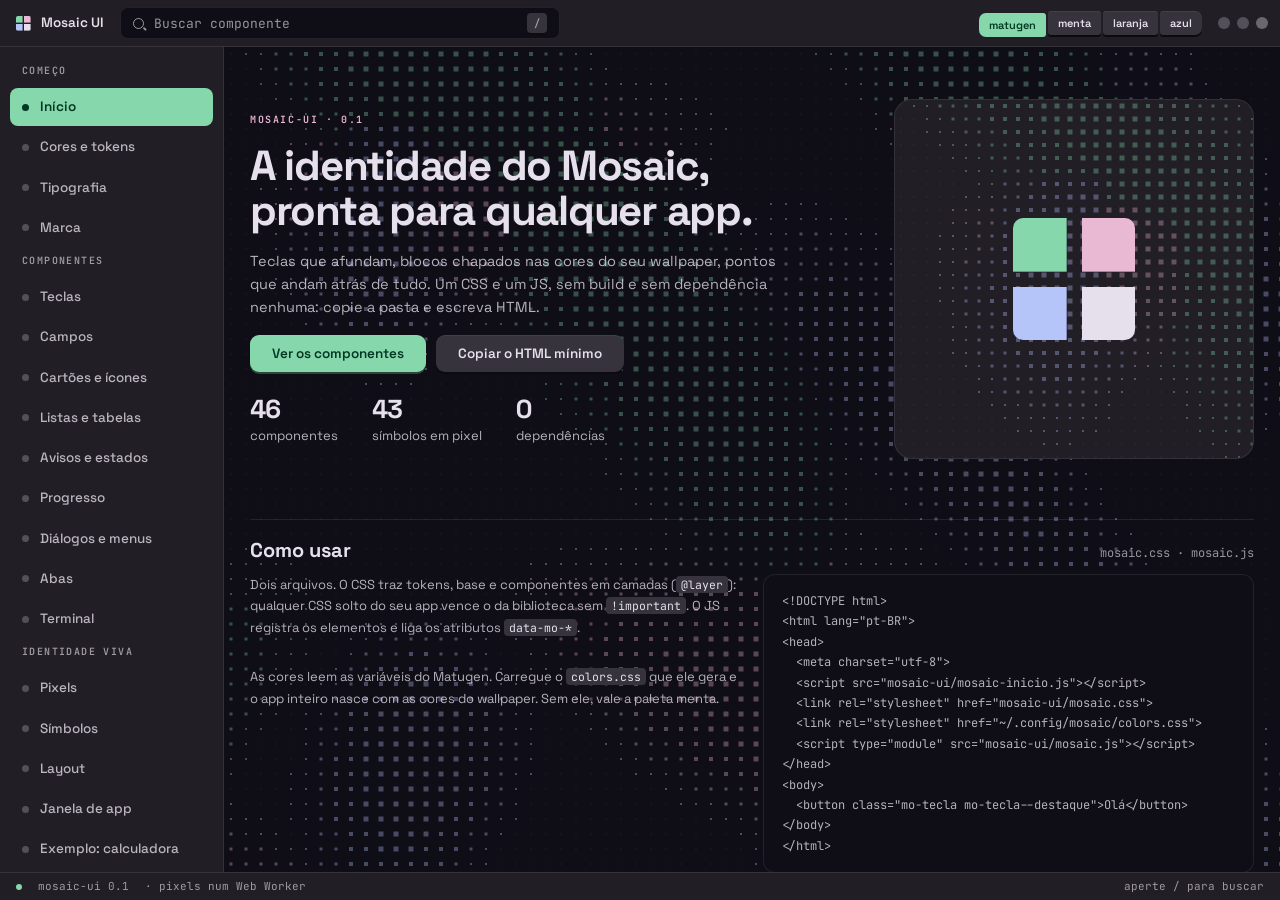
==== mosaic-ui/index.html @ 8ea08760 "feat(mosaic-ui): a identidade visual vira biblioteca de HTML, CSS e JS Uma pasta sem build e sem dep" ====
<!DOCTYPE html>
<html lang="pt-BR">
<head>
<meta charset="utf-8">
<meta name="viewport" content="width=device-width, initial-scale=1">
<meta name="color-scheme" content="dark">
<title>Mosaic UI</title>
<link rel="icon" href="data:image/svg+xml,%3Csvg xmlns='http://www.w3.org/2000/svg' viewBox='0 0 9 9'%3E%3Crect width='4' height='4' fill='%2386d7ac'/%3E%3Crect x='5' width='4' height='4' fill='%23e9b9d3'/%3E%3Crect y='5' width='4' height='4' fill='%23b5c5f9'/%3E%3Crect x='5' y='5' width='4' height='4' fill='%23e6e0ec'/%3E%3C/svg%3E">
<link rel="preload" href="fontes/space-grotesk.woff2" as="font" type="font/woff2" crossorigin>
<link rel="preload" href="fontes/jetbrains-mono.woff2" as="font" type="font/woff2" crossorigin>
<script src="mosaic-inicio.js"></script>
<link rel="stylesheet" href="mosaic.css">
<link rel="stylesheet" href="vitrine/vitrine.css">
<script type="module" src="vitrine/vitrine.js"></script>
</head>
<body>

<div class="mo-app">
  <header class="mo-cabecalho">
    <button class="mo-alternar-lateral" data-mo-gaveta aria-label="Abrir o índice" aria-expanded="false"><i></i><i></i><i></i></button>
    <a class="mo-logotipo" href="#inicio"><i class="mo-marca"></i><span>Mosaic UI</span></a>

    <label class="mo-busca">
      <i class="mo-lupa" aria-hidden="true"></i>
      <input type="search" placeholder="Buscar componente" aria-label="Buscar componente"
             data-mo-filtrar="#indice" data-mo-atalho="/" autocomplete="off" id="busca-indice">
      <kbd class="mo-atalho">/</kbd>
    </label>

    <span class="mo-empurrar"></span>
    <div class="mo-segmentos mo-so-largo" data-mo-segmentos id="paletas" role="group" aria-label="Paleta">
      <button class="mo-tecla mo-tecla--p" data-valor="matugen" aria-pressed="true" data-mo-dica="As cores do seu colors.css (?tema=url)" data-mo-dica-lado="baixo">matugen</button>
      <button class="mo-tecla mo-tecla--p" data-valor="menta" aria-pressed="false">menta</button>
      <button class="mo-tecla mo-tecla--p" data-valor="laranja" aria-pressed="false">laranja</button>
      <button class="mo-tecla mo-tecla--p" data-valor="azul" aria-pressed="false">azul</button>
    </div>
    <div class="mo-controles-janela" aria-hidden="true"><span></span><span></span><span></span></div>
  </header>

  <div class="mo-corpo">
    <mo-pixels class="mo-fundo"></mo-pixels>

    <nav class="mo-lateral" aria-label="Componentes">
      <div id="indice" class="vitrine-indice">
        <span class="mo-lateral-rotulo">Começo</span>
        <a class="mo-nav-item" href="#inicio" aria-current="true"><i class="mo-ponto"></i><span class="mo-nav-texto">Início</span></a>
        <a class="mo-nav-item" href="#cores"><i class="mo-ponto"></i><span class="mo-nav-texto">Cores e tokens</span></a>
        <a class="mo-nav-item" href="#tipografia"><i class="mo-ponto"></i><span class="mo-nav-texto">Tipografia</span></a>
        <a class="mo-nav-item" href="#marca"><i class="mo-ponto"></i><span class="mo-nav-texto">Marca</span></a>
        <span class="mo-lateral-rotulo">Componentes</span>
        <a class="mo-nav-item" href="#teclas"><i class="mo-ponto"></i><span class="mo-nav-texto">Teclas</span></a>
        <a class="mo-nav-item" href="#campos"><i class="mo-ponto"></i><span class="mo-nav-texto">Campos</span></a>
        <a class="mo-nav-item" href="#cartoes"><i class="mo-ponto"></i><span class="mo-nav-texto">Cartões e ícones</span></a>
        <a class="mo-nav-item" href="#listas"><i class="mo-ponto"></i><span class="mo-nav-texto">Listas e tabelas</span></a>
        <a class="mo-nav-item" href="#estados"><i class="mo-ponto"></i><span class="mo-nav-texto">Avisos e estados</span></a>
        <a class="mo-nav-item" href="#progresso"><i class="mo-ponto"></i><span class="mo-nav-texto">Progresso</span></a>
        <a class="mo-nav-item" href="#sobreposicoes"><i class="mo-ponto"></i><span class="mo-nav-texto">Diálogos e menus</span></a>
        <a class="mo-nav-item" href="#abas"><i class="mo-ponto"></i><span class="mo-nav-texto">Abas</span></a>
        <a class="mo-nav-item" href="#terminal"><i class="mo-ponto"></i><span class="mo-nav-texto">Terminal</span></a>
        <span class="mo-lateral-rotulo">Identidade viva</span>
        <a class="mo-nav-item" href="#pixels"><i class="mo-ponto"></i><span class="mo-nav-texto">Pixels</span></a>
        <a class="mo-nav-item" href="#simbolos"><i class="mo-ponto"></i><span class="mo-nav-texto">Símbolos</span></a>
        <a class="mo-nav-item" href="#layout"><i class="mo-ponto"></i><span class="mo-nav-texto">Layout</span></a>
        <a class="mo-nav-item" href="#janela"><i class="mo-ponto"></i><span class="mo-nav-texto">Janela de app</span></a>
        <a class="mo-nav-item" href="#exemplo"><i class="mo-ponto"></i><span class="mo-nav-texto">Exemplo: calculadora</span></a>
        <a class="mo-nav-item" href="#js"><i class="mo-ponto"></i><span class="mo-nav-texto">API JavaScript</span></a>
        <p class="vitrine-sem-resultado" data-mo-sem-resultado hidden>Nada com esse nome.</p>
      </div>
      <div class="mo-lateral-pe">sem build · sem dependências</div>
    </nav>

    <main class="mo-conteudo" id="conteudo">

      <!-- ================================================================ -->
      <section class="vitrine-heroi" id="inicio">
        <div class="vitrine-heroi-texto mo-cascata">
          <span class="mo-sobretitulo">mosaic-ui · 0.1</span>
          <h1>A identidade do Mosaic,<br>pronta para qualquer app.</h1>
          <p class="vitrine-lead">Teclas que afundam, blocos chapados nas cores do seu wallpaper, pontos que andam atrás de tudo. Um CSS e um JS, sem build e sem dependência nenhuma: copie a pasta e escreva HTML.</p>
          <div class="mo-linha" style="--mo-gap: 10px">
            <a class="mo-tecla mo-tecla--destaque mo-tecla--g" href="#teclas">Ver os componentes</a>
            <button class="mo-tecla mo-tecla--g" data-mo-copiar="#uso-minimo" data-mo-copiado="HTML mínimo copiado">Copiar o HTML mínimo</button>
          </div>
          <div class="vitrine-numeros">
            <div class="mo-numero mo-numero--p"><strong>46</strong><span>componentes</span></div>
            <div class="mo-numero mo-numero--p"><strong data-contar="simbolos">40</strong><span>símbolos em pixel</span></div>
            <div class="mo-numero mo-numero--p"><strong>0</strong><span>dependências</span></div>
          </div>
        </div>
        <div class="vitrine-heroi-arte" aria-hidden="true">
          <mo-pixels lente="110" passo="13" class="vitrine-heroi-campo"></mo-pixels>
          <i class="mo-marca mo-marca--viva vitrine-heroi-marca"></i>
        </div>
      </section>

      <section class="mo-secao vitrine-secao">
        <div class="mo-secao-titulo"><h2>Como usar</h2><span class="mo-meta">mosaic.css · mosaic.js</span></div>
        <div class="vitrine-colunas">
          <div class="mo-pilha">
            <p class="mo-resumo vitrine-texto">Dois arquivos. O CSS traz tokens, base e componentes em camadas (<code>@layer</code>): qualquer CSS solto do seu app vence o da biblioteca sem <code>!important</code>. O JS registra os elementos e liga os atributos <code>data-mo-*</code>.</p>
            <p class="mo-resumo vitrine-texto">As cores leem as variáveis do Matugen. Carregue o <code>colors.css</code> que ele gera e o app inteiro nasce com as cores do wallpaper. Sem ele, vale a paleta menta.</p>
          </div>
          <pre class="vitrine-codigo" id="uso-minimo"><code>&lt;!DOCTYPE html&gt;
&lt;html lang="pt-BR"&gt;
&lt;head&gt;
  &lt;meta charset="utf-8"&gt;
  &lt;script src="mosaic-ui/mosaic-inicio.js"&gt;&lt;/script&gt;
  &lt;link rel="stylesheet" href="mosaic-ui/mosaic.css"&gt;
  &lt;link rel="stylesheet" href="~/.config/mosaic/colors.css"&gt;
  &lt;script type="module" src="mosaic-ui/mosaic.js"&gt;&lt;/script&gt;
&lt;/head&gt;
&lt;body&gt;
  &lt;button class="mo-tecla mo-tecla--destaque"&gt;Olá&lt;/button&gt;
&lt;/body&gt;
&lt;/html&gt;</code></pre>
        </div>
      </section>

      <!-- ================================================================ -->
      <section class="mo-secao vitrine-secao" id="cores">
        <div class="mo-secao-titulo"><h2>Cores e tokens</h2><span class="mo-meta">css/tokens.css</span></div>
        <p class="mo-resumo vitrine-texto">Todas as cores vêm do tema: nenhuma cor nova é inventada, as derivadas são misturas das de cima. Troque a paleta no cabeçalho e veja tudo acompanhar, inclusive os pixels. Clique numa cor para copiar o token.</p>

        <h3 class="vitrine-subtitulo">Acentos</h3>
        <div class="vitrine-cores" data-cores="destaque destaque-fundo sobre-destaque secundaria secundaria-fundo terciaria terciaria-fundo perigo perigo-fundo"></div>
        <h3 class="vitrine-subtitulo">Superfícies, da mais funda para a mais alta</h3>
        <div class="vitrine-cores" data-cores="fundo janela lateral-2 cabecalho cartao dialogo elevada"></div>
        <h3 class="vitrine-subtitulo">Texto e linhas</h3>
        <div class="vitrine-cores" data-cores="texto texto-2 texto-3 decorativa linha"></div>

        <h3 class="vitrine-subtitulo">Os quatro tons</h3>
        <p class="mo-resumo vitrine-texto">Cada nome cai sempre no mesmo tom (<code>tom("firefox")</code>), em qualquer app: o ícone, o cartão, o selo e a etapa de uma coisa têm a mesma cor em todo lugar.</p>
        <template class="vitrine-modelo" data-titulo="Tons">
<div class="mo-linha" style="--mo-gap: 14px">
  <span class="mo-icone-app mo-tom-0">0</span>
  <span class="mo-icone-app mo-tom-1">1</span>
  <span class="mo-icone-app mo-tom-2">2</span>
  <span class="mo-icone-app mo-tom-3">3</span>
  <span class="mo-selo mo-selo--tom mo-tom-0">tom-0</span>
  <span class="mo-selo mo-selo--tom mo-tom-1">tom-1</span>
  <span class="mo-selo mo-selo--tom mo-tom-2">tom-2</span>
  <span class="mo-selo mo-selo--tom mo-tom-3">tom-3</span>
</div>
        </template>

        <h3 class="vitrine-subtitulo">Personalizar</h3>
        <template class="vitrine-modelo" data-titulo="Um token vale para tudo dentro do elemento">
<div class="mo-linha" style="--mo-gap: 14px">
  <button class="mo-tecla mo-tecla--destaque">Padrão</button>
  <div style="--mo-destaque: #ffb77c; --mo-destaque-fundo: #ffb77c; --mo-sobre-destaque: #4a2800; --mo-raio-p: 2px">
    <button class="mo-tecla mo-tecla--destaque">Só aqui dentro</button>
  </div>
  <button class="mo-tecla" style="--mo-tecla-face: var(--mo-terciaria-fundo); --mo-tecla-texto: var(--mo-terciaria-texto); --mo-tecla-prof: 4px">Tecla alta</button>
</div>
        </template>
      </section>

      <!-- ================================================================ -->
      <section class="mo-secao vitrine-secao" id="tipografia">
        <div class="mo-secao-titulo"><h2>Tipografia</h2><span class="mo-meta">Space Grotesk · JetBrains Mono</span></div>
        <template class="vitrine-modelo" data-titulo="Escala">
<div class="mo-pilha" style="--mo-gap: 10px">
  <span class="mo-sobretitulo">sobretítulo</span>
  <h1>Título da tela, 26 px</h1>
  <h2>Título de seção, 18 px</h2>
  <h3>Título de cartão, 15 px</h3>
  <p>Texto corrido em Space Grotesk, 13,5 px: o tamanho de tudo que se lê.</p>
  <p class="mo-resumo">Resumo, 12 px, no segundo nível de texto.</p>
  <p class="mo-meta">meta · 1.4.2-1 · 32,4 MiB · JetBrains Mono</p>
</div>
        </template>
      </section>

      <!-- ================================================================ -->
      <section class="mo-secao vitrine-secao" id="marca">
        <div class="mo-secao-titulo"><h2>Marca</h2><span class="mo-meta">css/marca.css</span></div>
        <p class="mo-resumo vitrine-texto">Quatro blocos, um em cada cor. É o logo de todo app Mosaic, o indicador de "trabalhando" (um quarto de volta por vez) e o enfeite dos estados vazios.</p>
        <template class="vitrine-modelo" data-titulo="Tamanhos e estados">
<div class="mo-linha" style="--mo-gap: 28px">
  <i class="mo-marca mo-marca--viva"></i>
  <i class="mo-marca mo-marca--g mo-marca--viva"></i>
  <i class="mo-marca mo-marca--xg mo-marca--viva"></i>
  <i class="mo-marca mo-marca--xg mo-marca--girando"></i>
  <i class="mo-marca mo-marca--xg mo-marca--apagada"></i>
  <i class="mo-marca mo-marca--xg mo-marca--fraca"></i>
</div>
        </template>
        <template class="vitrine-modelo" data-titulo="Cada app com a sua combinação">
<div class="mo-linha" style="--mo-gap: 22px">
  <a class="mo-logotipo" href="#marca"><i class="mo-marca"></i><span>Mosaic</span></a>
  <a class="mo-logotipo" href="#marca"><i class="mo-marca" style="--mo-marca-4: var(--mo-destaque); --mo-marca-1: var(--mo-texto)"></i><span>Calculadora</span></a>
  <a class="mo-logotipo" href="#marca"><i class="mo-marca" style="--mo-marca-1: var(--mo-terciaria); --mo-marca-3: var(--mo-destaque)"></i><span>Galeria</span></a>
  <a class="mo-logotipo" href="#marca"><i class="mo-marca" style="--mo-marca-2: var(--mo-terciaria); --mo-marca-3: var(--mo-secundaria); --mo-marca-vao: 20%"></i><span>Notícias</span></a>
</div>
        </template>
      </section>

      <!-- ================================================================ -->
      <section class="mo-secao vitrine-secao" id="teclas">
        <div class="mo-secao-titulo"><h2>Teclas</h2><span class="mo-meta">css/tecla.css</span></div>
        <p class="mo-resumo vitrine-texto">O botão do Mosaic é uma tecla: face chapada e uma borda de baixo mais escura. No clique ela desce e a borda some.</p>
        <template class="vitrine-modelo" data-titulo="Cores">
<div class="mo-linha">
  <button class="mo-tecla mo-tecla--destaque">Instalar</button>
  <button class="mo-tecla">Detalhes</button>
  <button class="mo-tecla mo-tecla--secundaria">Secundária</button>
  <button class="mo-tecla mo-tecla--terciaria">Terciária</button>
  <button class="mo-tecla mo-tecla--tom mo-tom-3">No tom</button>
  <button class="mo-tecla mo-tecla--perigo">Remover</button>
  <button class="mo-tecla mo-tecla--sutil">Sutil</button>
  <button class="mo-tecla" disabled>Desligada</button>
</div>
        </template>
        <template class="vitrine-modelo" data-titulo="Tamanhos, símbolos e estados">
<div class="mo-linha">
  <button class="mo-tecla mo-tecla--p">Pequena</button>
  <button class="mo-tecla">Normal</button>
  <button class="mo-tecla mo-tecla--g mo-tecla--destaque"><mo-simbolo nome="baixar"></mo-simbolo>Grande</button>
  <button class="mo-tecla mo-tecla--icone" aria-label="Buscar" data-mo-dica="Buscar"><mo-simbolo nome="busca"></mo-simbolo></button>
  <button class="mo-tecla mo-tecla--icone mo-tecla--g" aria-label="Configurações" data-mo-dica="Configurações"><mo-simbolo nome="config"></mo-simbolo></button>
  <button class="mo-tecla" aria-pressed="false" data-alternar>Alterna</button>
  <button class="mo-tecla mo-tecla--destaque" data-ocupar>Verificar</button>
  <button class="mo-tecla mo-tecla--sutil">Atualizações <span class="mo-contagem">7</span></button>
</div>
        </template>
        <template class="vitrine-modelo" data-titulo="Segmentos: uma escolha entre várias">
<div class="mo-segmentos" data-mo-segmentos>
  <button class="mo-tecla" aria-pressed="true">Todos</button>
  <button class="mo-tecla" aria-pressed="false">Oficiais</button>
  <button class="mo-tecla" aria-pressed="false">AUR</button>
  <button class="mo-tecla" aria-pressed="false">Flatpak</button>
</div>
        </template>
        <template class="vitrine-modelo" data-titulo="Atalhos: aperte G ou Ctrl+K no teclado">
<div class="mo-linha">
  <button class="mo-tecla mo-tecla--mono" data-mo-atalho="g" data-avisar="Tecla G">G</button>
  <button class="mo-tecla" data-mo-atalho="ctrl+k" data-avisar="Ctrl+K">Comandos <kbd>Ctrl K</kbd></button>
  <span class="mo-resumo">Enfeite: <kbd class="mo-atalho">Ctrl</kbd> + <kbd class="mo-atalho">Shift</kbd> + <kbd class="mo-atalho">P</kbd></span>
</div>
        </template>
      </section>

      <!-- ================================================================ -->
      <section class="mo-secao vitrine-secao" id="campos">
        <div class="mo-secao-titulo"><h2>Campos</h2><span class="mo-meta">css/campos.css</span></div>
        <template class="vitrine-modelo" data-titulo="Texto, escolha e busca">
<div class="mo-grade" style="--mo-coluna: 230px">
  <label class="mo-rotulo">
    <span>Nome do app</span>
    <input class="mo-campo" placeholder="calculadora">
    <small>Só letras minúsculas e hífen.</small>
  </label>
  <label class="mo-rotulo">
    <span>Mirror</span>
    <select class="mo-campo">
      <option>br · mirror.ufscar.br</option>
      <option>de · ftp.fau.de</option>
    </select>
  </label>
  <label class="mo-rotulo">
    <span>Versão</span>
    <input class="mo-campo mo-campo--mono" value="1.4.2-1" aria-invalid="true">
    <small>Essa versão não existe no repositório.</small>
  </label>
  <label class="mo-busca" style="align-self: end">
    <i class="mo-lupa"></i>
    <input type="search" placeholder="Buscar pacotes">
    <kbd class="mo-atalho">/</kbd>
  </label>
</div>
        </template>
        <template class="vitrine-modelo" data-titulo="Liga e desliga">
<div class="mo-linha" style="--mo-gap: 22px">
  <label class="mo-interruptor"><input type="checkbox" checked aria-label="Animações"><i></i></label>
  <label class="mo-interruptor"><input type="checkbox" aria-label="Notificações"><i></i></label>
  <label class="mo-caixa"><input type="checkbox" checked><i></i>Instalar dependências</label>
  <label class="mo-caixa"><input type="checkbox"><i></i>Só baixar</label>
  <div class="mo-opcoes" role="radiogroup" aria-label="Núcleos">
    <label><input type="radio" name="nucleos-demo" value="1"><span>1</span></label>
    <label><input type="radio" name="nucleos-demo" value="2"><span>2</span></label>
    <label><input type="radio" name="nucleos-demo" value="4" checked><span>4</span></label>
    <label><input type="radio" name="nucleos-demo" value="8"><span>8</span></label>
  </div>
</div>
        </template>
        <template class="vitrine-modelo" data-titulo="Deslizante e linha de configuração">
<div class="mo-pilha" style="max-width: 560px">
  <input type="range" class="mo-deslizante" min="0" max="100" value="62" aria-label="Volume">
  <div>
    <label class="mo-linha-opcao">
      <span><strong>Animações</strong><small>Entradas, a onda de pixels e o fundo que anda.</small></span>
      <span class="mo-interruptor"><input type="checkbox" checked><i></i></span>
    </label>
    <label class="mo-linha-opcao">
      <span><strong>Compilar com prioridade baixa</strong><small>O sistema continua leve enquanto um pacote da AUR compila.</small></span>
      <span class="mo-interruptor"><input type="checkbox"><i></i></span>
    </label>
  </div>
</div>
        </template>
      </section>

      <!-- ================================================================ -->
      <section class="mo-secao vitrine-secao" id="cartoes">
        <div class="mo-secao-titulo"><h2>Cartões e ícones</h2><span class="mo-meta">css/conteudo.css</span></div>
        <template class="vitrine-modelo" data-titulo="Ícone de app: a letra e o tom saem do nome">
<div class="mo-linha" style="--mo-gap: 14px">
  <mo-icone-app nome="firefox"></mo-icone-app>
  <mo-icone-app nome="gimp"></mo-icone-app>
  <mo-icone-app nome="neovim"></mo-icone-app>
  <mo-icone-app nome="obs-studio"></mo-icone-app>
  <mo-icone-app nome="krita" tamanho="56" tecla></mo-icone-app>
  <mo-icone-app nome="blender" tamanho="78" tecla></mo-icone-app>
</div>
        </template>
        <template class="vitrine-modelo" data-titulo="Cartões">
<div class="mo-grade mo-cascata">
  <a class="mo-cartao" href="#cartoes">
    <div class="mo-cartao-topo">
      <mo-icone-app nome="firefox"></mo-icone-app>
      <div><h3>firefox</h3><span class="mo-meta">131.0-1</span></div>
    </div>
    <p class="mo-resumo">Navegador rápido, privado e livre.</p>
    <div class="mo-cartao-rodape">
      <span class="mo-selo mo-selo--destaque">extra</span>
      <span class="mo-tecla mo-tecla--destaque mo-tecla--p">Instalar</span>
    </div>
  </a>
  <a class="mo-cartao" href="#cartoes">
    <div class="mo-cartao-topo">
      <mo-icone-app nome="visual-studio-code-bin"></mo-icone-app>
      <div><h3>visual-studio-code-bin</h3><span class="mo-meta">1.94.2-1</span></div>
    </div>
    <p class="mo-resumo">Editor de código da Microsoft, binário oficial.</p>
    <div class="mo-cartao-rodape">
      <span class="mo-selo mo-selo--perigo">aur</span>
      <span class="mo-tecla mo-tecla--p">Instalado</span>
    </div>
  </a>
  <a class="mo-cartao" href="#cartoes">
    <div class="mo-cartao-topo">
      <mo-icone-app nome="obs-studio"></mo-icone-app>
      <div><h3>obs-studio</h3><span class="mo-meta">30.2.3-2</span></div>
    </div>
    <p class="mo-resumo">Gravação e transmissão de vídeo.</p>
    <div class="mo-cartao-rodape">
      <span class="mo-selo mo-selo--destaque">extra</span>
      <span class="mo-tecla mo-tecla--destaque mo-tecla--p">Instalar</span>
    </div>
  </a>
</div>
        </template>
        <template class="vitrine-modelo" data-titulo="Destaque, com a retícula de pontos">
<article class="mo-cartao mo-cartao--destaque mo-cartao--linha">
  <i class="mo-reticula"></i>
  <mo-icone-app nome="krita" tamanho="78" tecla></mo-icone-app>
  <div class="mo-pilha" style="--mo-gap: 8px">
    <span class="mo-sobretitulo">destaque da semana</span>
    <h2>krita</h2>
    <p class="mo-resumo">Pintura digital feita por artistas, para artistas.</p>
    <div class="mo-linha"><button class="mo-tecla mo-tecla--destaque">Instalar</button><span class="mo-meta">5.2.6-1 · 180 MiB</span></div>
  </div>
</article>
        </template>
        <template class="vitrine-modelo" data-titulo="Chips e selos">
<div class="mo-pilha">
  <div class="mo-chips">
    <div class="mo-chips" data-mo-segmentos>
      <button class="mo-chip" aria-pressed="true">Todos <span class="mo-contagem">842</span></button>
      <button class="mo-chip" aria-pressed="false">core <span class="mo-contagem">220</span></button>
      <button class="mo-chip" aria-pressed="false">extra <span class="mo-contagem">571</span></button>
      <button class="mo-chip" aria-pressed="false">aur <span class="mo-contagem">51</span></button>
    </div>
    <button class="mo-chip mo-chip--remover">python</button>
  </div>
  <div class="mo-linha">
    <span class="mo-selo">padrão</span>
    <span class="mo-selo mo-selo--destaque">extra</span>
    <span class="mo-selo mo-selo--secundaria">multilib</span>
    <span class="mo-selo mo-selo--terciaria">core</span>
    <span class="mo-selo mo-selo--perigo">aur</span>
    <span class="mo-selo mo-selo--destaque mo-selo--ponto">ao vivo</span>
    <span class="mo-selo mo-selo--destaque mo-selo--cheio">7</span>
    <span class="mo-selo mo-selo--tom mo-tom-1 mo-selo--cheio">novo</span>
    <span class="mo-pulso"></span>
  </div>
</div>
        </template>
      </section>

      <!-- ================================================================ -->
      <section class="mo-secao vitrine-secao" id="listas">
        <div class="mo-secao-titulo"><h2>Listas e tabelas</h2><span class="mo-meta">css/conteudo.css</span></div>
        <template class="vitrine-modelo" data-titulo="Lista com filtro (data-mo-filtrar)">
<div class="mo-pilha">
  <label class="mo-busca" style="max-width: none">
    <i class="mo-lupa"></i>
    <input type="search" placeholder="Filtrar instalados" data-mo-filtrar="#lista-demo">
  </label>
  <ul class="mo-lista" id="lista-demo">
    <li class="mo-item">
      <mo-icone-app nome="neovim" tamanho="34"></mo-icone-app>
      <div class="mo-item-texto"><span>neovim</span><span>Editor de texto baseado no Vim</span></div>
      <span class="mo-item-lado">0.10.2-1<br>27 MiB</span>
      <button class="mo-tecla mo-tecla--perigo mo-tecla--p mo-item-acao">Remover</button>
    </li>
    <li class="mo-item">
      <mo-icone-app nome="git" tamanho="34"></mo-icone-app>
      <div class="mo-item-texto"><span>git</span><span>Controle de versão distribuído</span></div>
      <span class="mo-item-lado">2.47.0-1<br>41 MiB</span>
      <button class="mo-tecla mo-tecla--perigo mo-tecla--p mo-item-acao">Remover</button>
    </li>
    <li class="mo-item">
      <mo-icone-app nome="mpv" tamanho="34"></mo-icone-app>
      <div class="mo-item-texto"><span>mpv</span><span>Reprodutor de mídia de linha de comando</span></div>
      <span class="mo-item-lado">0.39.0-2<br>6 MiB</span>
      <button class="mo-tecla mo-tecla--perigo mo-tecla--p mo-item-acao">Remover</button>
    </li>
    <li data-mo-sem-resultado hidden class="mo-vazio" style="padding: 26px">
      <p>Nenhum pacote com esse nome.</p>
    </li>
  </ul>
</div>
        </template>
        <template class="vitrine-modelo" data-titulo="Tabela e dados">
<div class="vitrine-colunas">
  <table class="mo-tabela">
    <thead><tr><th>Pacote</th><th>Fonte</th><th class="mo-numerico">Tamanho</th></tr></thead>
    <tbody>
      <tr><td>linux</td><td><span class="mo-selo mo-selo--terciaria">core</span></td><td class="mo-numerico">138,2 MiB</td></tr>
      <tr><td>mesa</td><td><span class="mo-selo mo-selo--destaque">extra</span></td><td class="mo-numerico">92,4 MiB</td></tr>
      <tr><td>paru</td><td><span class="mo-selo mo-selo--perigo">aur</span></td><td class="mo-numerico">8,1 MiB</td></tr>
    </tbody>
  </table>
  <dl class="mo-dados">
    <dt>Versão</dt><dd>2.0.4-1</dd>
    <dt>Mantenedor</dt><dd>Morganamilo</dd>
    <dt>Licença</dt><dd>GPL-3.0-or-later</dd>
    <dt>Depende de</dt><dd>git pacman</dd>
  </dl>
</div>
        </template>
      </section>

      <!-- ================================================================ -->
      <section class="mo-secao vitrine-secao" id="estados">
        <div class="mo-secao-titulo"><h2>Avisos e estados</h2><span class="mo-meta">css/conteudo.css</span></div>
        <template class="vitrine-modelo" data-titulo="Aviso no meio da página">
<div class="mo-pilha">
  <div class="mo-aviso mo-tom-1">
    <i></i>
    <div><strong>Pacotes da AUR são da comunidade</strong><p>Leia o PKGBUILD antes de instalar: ninguém revisa o que está lá.</p></div>
    <button class="mo-tecla mo-tecla--p">Ver PKGBUILD</button>
  </div>
  <div class="mo-aviso mo-aviso--destaque">
    <i></i>
    <div><strong>7 atualizações</strong><p>linux, mesa e mais 5 pacotes têm versão nova.</p></div>
  </div>
  <div class="mo-aviso mo-aviso--perigo">
    <i></i>
    <div><strong>O pacman está travado</strong><p>Outro programa está usando o banco: /var/lib/pacman/db.lck</p></div>
  </div>
</div>
        </template>
        <template class="vitrine-modelo" data-titulo="Número, proporção e legenda">
<div class="vitrine-resumo">
  <div class="mo-numero"><strong>842</strong><span>pacotes instalados</span><em>3,1 GiB</em></div>
  <div class="mo-pilha" style="--mo-gap: 14px">
    <div class="mo-proporcao">
      <i class="mo-tom-2" style="--parte: 220"></i>
      <i class="mo-tom-0" style="--parte: 571"></i>
      <i class="mo-tom-1" style="--parte: 51"></i>
    </div>
    <ul class="mo-legenda">
      <li class="mo-tom-2">core <span>220</span></li>
      <li class="mo-tom-0">extra <span>571</span></li>
      <li class="mo-tom-1">aur <span>51</span></li>
    </ul>
  </div>
</div>
        </template>
        <template class="vitrine-modelo" data-titulo="Vazio">
<div class="mo-grade" style="--mo-coluna: 260px">
  <div class="mo-vazio">
    <i class="mo-marca mo-marca--xg"></i>
    <h2>Tudo em dia</h2>
    <p>Nenhum pacote com versão nova. A última verificação foi há 3 minutos.</p>
    <button class="mo-tecla">Verificar de novo</button>
  </div>
  <div class="mo-vazio">
    <i class="mo-vazio-glifo"></i>
    <h3>A fila está vazia</h3>
    <p>O que você mandar instalar aparece aqui.</p>
  </div>
</div>
        </template>
      </section>

      <!-- ================================================================ -->
      <section class="mo-secao vitrine-secao" id="progresso">
        <div class="mo-secao-titulo"><h2>Progresso</h2><span class="mo-meta">css/progresso.css</span></div>
        <template class="vitrine-modelo" data-titulo="Barras: mexa no deslizante">
<div class="mo-pilha" style="--mo-gap: 16px">
  <input type="range" class="mo-deslizante" min="0" max="100" value="40" data-controla="#barra-demo" aria-label="Progresso">
  <div class="mo-barra" id="barra-demo" style="--valor: 40%"><i></i></div>
  <div class="mo-barra mo-barra--indeterminada"><i></i></div>
  <div class="mo-barra mo-barra--indeterminada mo-barra--fina mo-tom-1 mo-barra--tom"><i></i></div>
  <progress class="mo-barra" value="72" max="100"></progress>
  <div class="mo-linha" style="--mo-gap: 14px">
    <span class="mo-blocos" id="blocos-demo" style="--passos: 12; --feitos: 5"></span>
    <span class="mo-meta" id="blocos-texto">5 de 12</span>
  </div>
</div>
        </template>
        <template class="vitrine-modelo" data-titulo="Etapas">
<div class="mo-pilha">
  <ol class="mo-etapas" id="etapas-demo">
    <li class="mo-tom-2" data-estado="pronto">core <em>pronto</em></li>
    <li class="mo-tom-0" data-estado="rodando">extra <em>baixando</em></li>
    <li class="mo-tom-1">aur <em>na fila</em></li>
  </ol>
  <div><button class="mo-tecla mo-tecla--p" data-simular-etapas>Simular</button></div>
</div>
        </template>
      </section>

      <!-- ================================================================ -->
      <section class="mo-secao vitrine-secao" id="sobreposicoes">
        <div class="mo-secao-titulo"><h2>Diálogos e menus</h2><span class="mo-meta">css/sobreposicoes.css</span></div>
        <template class="vitrine-modelo" data-titulo="Diálogo, confirmação e painel">
<div class="mo-linha">
  <button class="mo-tecla" data-mo-abrir="#dialogo-demo">Abrir diálogo</button>
  <button class="mo-tecla mo-tecla--perigo" data-mo-abrir="#alerta-demo">Remover…</button>
  <button class="mo-tecla" data-mo-abrir="#painel-demo">Abrir painel</button>
</div>

<dialog class="mo-dialogo" id="dialogo-demo">
  <header>
    <h2>Detalhes do pacote</h2>
    <button class="mo-tecla mo-tecla--sutil mo-tecla--icone" data-mo-fechar aria-label="Fechar"><mo-simbolo nome="fechar"></mo-simbolo></button>
  </header>
  <div class="mo-dialogo-corpo">
    <dl class="mo-dados">
      <dt>Nome</dt><dd>firefox</dd>
      <dt>Versão</dt><dd>131.0-1</dd>
      <dt>Repositório</dt><dd>extra</dd>
    </dl>
  </div>
  <footer>
    <button class="mo-tecla" data-mo-fechar>Fechar</button>
    <button class="mo-tecla mo-tecla--destaque" data-mo-fechar>Instalar</button>
  </footer>
</dialog>

<dialog class="mo-dialogo mo-dialogo--estreito mo-dialogo--alerta" id="alerta-demo">
  <div class="mo-dialogo-corpo">
    <h2>Remover neovim?</h2>
    <p>As configurações em ~/.config/nvim continuam no lugar.</p>
  </div>
  <footer>
    <button class="mo-tecla" data-mo-fechar autofocus>Cancelar</button>
    <button class="mo-tecla mo-tecla--perigo" data-mo-fechar>Remover</button>
  </footer>
</dialog>

<dialog class="mo-painel" id="painel-demo">
  <header>
    <h2>Fila</h2>
    <button class="mo-tecla mo-tecla--sutil mo-tecla--icone" data-mo-fechar aria-label="Fechar"><mo-simbolo nome="fechar"></mo-simbolo></button>
  </header>
  <div class="mo-dialogo-corpo mo-pilha">
    <div class="mo-barra mo-barra--indeterminada"><i></i></div>
    <p>Compilando visual-studio-code-bin…</p>
  </div>
</dialog>
        </template>
        <template class="vitrine-modelo" data-titulo="Menu suspenso">
<button class="mo-tecla" data-mo-menu="#menu-demo" aria-haspopup="menu" aria-expanded="false">Ações <mo-simbolo nome="seta-baixo" tamanho="9"></mo-simbolo></button>
<div class="mo-menu" id="menu-demo" popover role="menu">
  <span class="mo-menu-rotulo">Pacote</span>
  <button class="mo-menu-item" role="menuitem"><mo-simbolo nome="atualizar"></mo-simbolo>Reinstalar</button>
  <button class="mo-menu-item" role="menuitem"><mo-simbolo nome="copiar"></mo-simbolo>Copiar nome <kbd>Ctrl C</kbd></button>
  <button class="mo-menu-item" role="menuitem"><mo-simbolo nome="pasta"></mo-simbolo>Abrir arquivos</button>
  <div class="mo-menu-separador"></div>
  <button class="mo-menu-item mo-menu-item--perigo" role="menuitem"><mo-simbolo nome="lixo"></mo-simbolo>Remover</button>
</div>
        </template>
        <template class="vitrine-modelo" data-titulo="Avisos flutuantes e dicas">
<div class="mo-linha">
  <button class="mo-tecla" data-aviso="ok">Aviso</button>
  <button class="mo-tecla" data-aviso="erro">Erro</button>
  <button class="mo-tecla" data-aviso="trabalhando">Trabalhando…</button>
  <button class="mo-tecla" data-aviso="desfazer">Com ação</button>
  <button class="mo-tecla mo-tecla--sutil" data-mo-dica="Uma dica, só com CSS">Passe o mouse</button>
</div>
        </template>
      </section>

      <!-- ================================================================ -->
      <section class="mo-secao vitrine-secao" id="abas">
        <div class="mo-secao-titulo"><h2>Abas</h2><span class="mo-meta">role="tablist"</span></div>
        <template class="vitrine-modelo" data-titulo="Clique ou use as setas">
<div class="mo-pilha">
  <div class="mo-abas" role="tablist" aria-label="Pacote">
    <button role="tab" id="aba-sobre" aria-controls="painel-sobre" aria-selected="true">Sobre</button>
    <button role="tab" id="aba-deps" aria-controls="painel-deps">Dependências</button>
    <button role="tab" id="aba-arquivos" aria-controls="painel-arquivos">Arquivos</button>
  </div>
  <div id="painel-sobre"><p class="mo-resumo">Um gerenciador de pacotes da AUR feito em Rust.</p></div>
  <div id="painel-deps"><p class="mo-resumo">git, pacman, libalpm</p></div>
  <div id="painel-arquivos"><p class="mo-meta">/usr/bin/paru · /etc/paru.conf</p></div>
  <div class="mo-abas mo-abas--linha" role="tablist" aria-label="Período">
    <button role="tab" aria-controls="p-dia" aria-selected="true">Hoje</button>
    <button role="tab" aria-controls="p-semana">Semana</button>
    <button role="tab" aria-controls="p-mes">Mês</button>
  </div>
  <p id="p-dia" class="mo-meta">3 atualizações hoje</p>
  <p id="p-semana" class="mo-meta">19 atualizações na semana</p>
  <p id="p-mes" class="mo-meta">71 atualizações no mês</p>
</div>
        </template>
      </section>

      <!-- ================================================================ -->
      <section class="mo-secao vitrine-secao" id="terminal">
        <div class="mo-secao-titulo"><h2>Terminal</h2><span class="mo-meta">css/terminal.css · terminal()</span></div>
        <template class="vitrine-modelo" data-titulo="Saída ao vivo">
<div class="mo-terminal" style="--mo-terminal-altura: 220px">
  <header>
    <span class="mo-terminal-rotulo">SAÍDA</span>
    <span class="mo-terminal-alvo">sudo pacman -Syu</span>
    <button class="mo-tecla" data-rodar-terminal>Rodar</button>
    <button class="mo-tecla" data-mo-copiar="#saida-demo">Copiar</button>
  </header>
  <pre class="mo-terminal-saida" id="saida-demo"><div class="fraco">pronto para rodar</div><i class="mo-caret"></i></pre>
</div>
        </template>
      </section>

      <!-- ================================================================ -->
      <section class="mo-secao vitrine-secao" id="pixels">
        <div class="mo-secao-titulo"><h2>Pixels</h2><span class="mo-meta">&lt;mo-pixels&gt; · revelar()</span></div>
        <p class="mo-resumo vitrine-texto">Três ondas lentas, uma por cor do tema, passam por uma grade de pontos; em cada ponto vence a mais forte, como na separação de cores de uma impressão. Tudo é desenhado num Web Worker: o campo nunca trava a página. Passe o mouse.</p>
        <template class="vitrine-modelo" data-titulo="Passo, lente, cores e velocidade">
<div class="mo-grade" style="--mo-coluna: 200px">
  <mo-pixels style="height: 170px; border-radius: 12px"></mo-pixels>
  <mo-pixels passo="9" lente="80" style="height: 170px; border-radius: 12px"></mo-pixels>
  <mo-pixels passo="24" velocidade="3" style="height: 170px; border-radius: 12px"></mo-pixels>
  <mo-pixels cores="perigo secundaria #ffb77c" opacidade="0.6" lente="0" style="height: 170px; border-radius: 12px"></mo-pixels>
</div>
        </template>
        <template class="vitrine-modelo" data-titulo="revelar(): troque um conteúdo por baixo da onda (clique em qualquer lugar do painel)">
<div class="vitrine-revelar" id="revelar-demo" tabindex="0">
  <div class="mo-vazio">
    <mo-icone-app nome="galeria" tamanho="78" tecla></mo-icone-app>
    <h3>galeria</h3>
    <p>Clique: a onda sai do ponto do clique.</p>
  </div>
</div>
        </template>
      </section>

      <!-- ================================================================ -->
      <section class="mo-secao vitrine-secao" id="simbolos">
        <div class="mo-secao-titulo"><h2>Símbolos</h2><span class="mo-meta">&lt;mo-simbolo nome&gt;</span></div>
        <p class="mo-resumo vitrine-texto">Desenhados à mão numa grade de 9 × 9 pixels, como os pontos do fundo. Em múltiplos de 9 px cada pixel fica inteiro. Clique num para copiar.</p>
        <div class="vitrine-simbolos" id="lista-simbolos"></div>
      </section>

      <!-- ================================================================ -->
      <section class="mo-secao vitrine-secao" id="layout">
        <div class="mo-secao-titulo"><h2>Layout</h2><span class="mo-meta">css/layout.css</span></div>
        <template class="vitrine-modelo" data-titulo="Pilha, linha e grade (o vão vem de --mo-gap)">
<div class="mo-pilha" style="--mo-gap: 14px">
  <div class="mo-linha mo-linha--espalhada vitrine-caixas">
    <i>linha</i><i>espalhada</i><i>←→</i>
  </div>
  <div class="mo-grade vitrine-caixas" style="--mo-coluna: 120px; --mo-gap: 8px">
    <i>grade</i><i>que</i><i>se</i><i>ajusta</i><i>sozinha</i><i>à</i><i>largura</i>
  </div>
  <div class="mo-linha vitrine-caixas">
    <i>linha</i><i>com</i><span class="mo-empurrar"></span><i>empurrar</i>
  </div>
</div>
        </template>
      </section>

      <!-- ================================================================ -->
      <section class="mo-secao vitrine-secao" id="janela">
        <div class="mo-secao-titulo"><h2>Janela de app</h2><span class="mo-meta">css/app.css</span></div>
        <p class="mo-resumo vitrine-texto">O esqueleto da loja, para todo app ter a mesma "casa": cabeçalho, lateral com a pílula, área de conteúdo com o fundo de pixels e a barra de estado. Esta página é feita com ele. Em tela estreita a lateral vira gaveta.</p>
        <pre class="vitrine-codigo"><code>&lt;div class="mo-app"&gt;
  &lt;header class="mo-cabecalho"&gt;
    &lt;button class="mo-alternar-lateral" data-mo-gaveta&gt;&lt;i&gt;&lt;/i&gt;&lt;i&gt;&lt;/i&gt;&lt;i&gt;&lt;/i&gt;&lt;/button&gt;
    &lt;a class="mo-logotipo" href="/"&gt;&lt;i class="mo-marca"&gt;&lt;/i&gt;Galeria&lt;/a&gt;
  &lt;/header&gt;
  &lt;div class="mo-corpo"&gt;
    &lt;mo-pixels class="mo-fundo"&gt;&lt;/mo-pixels&gt;
    &lt;nav class="mo-lateral"&gt;
      &lt;a class="mo-nav-item" href="/" aria-current="page"&gt;
        &lt;i class="mo-ponto"&gt;&lt;/i&gt;&lt;span class="mo-nav-texto"&gt;Fotos&lt;/span&gt;&lt;span class="mo-contagem"&gt;1.204&lt;/span&gt;
      &lt;/a&gt;
    &lt;/nav&gt;
    &lt;main class="mo-conteudo"&gt;…&lt;/main&gt;
  &lt;/div&gt;
  &lt;footer class="mo-rodape"&gt;…&lt;/footer&gt;
&lt;/div&gt;</code></pre>
      </section>

      <!-- ================================================================ -->
      <section class="mo-secao vitrine-secao" id="exemplo">
        <div class="mo-secao-titulo"><h2>Exemplo: calculadora</h2><span class="mo-meta">vitrine/vitrine.js</span></div>
        <p class="mo-resumo vitrine-texto">Um app Mosaic de verdade em 40 linhas de HTML: <code>mo-teclado</code> para a grade de teclas e <code>data-mo-atalho</code> para o teclado físico apertar as teclas da tela. Digite números, + − * /, Enter e Esc.</p>
        <template class="vitrine-modelo" data-titulo="Calculadora" data-sem-codigo>
<div class="vitrine-calc" id="calc" data-mo-atalhos="visivel">
  <div class="vitrine-calc-topo">
    <span class="mo-logotipo"><i class="mo-marca" style="--mo-marca-4: var(--mo-destaque); --mo-marca-1: var(--mo-texto)"></i>Calculadora</span>
    <span class="mo-meta" data-calc-conta>&nbsp;</span>
  </div>
  <output class="vitrine-calc-visor" data-calc-visor>0</output>
  <div class="mo-teclado" style="--mo-gap: 8px">
    <button class="mo-tecla mo-tecla--g mo-tecla--mono mo-tecla--perigo" data-calc="limpar" data-mo-atalho="escape c delete">C</button>
    <button class="mo-tecla mo-tecla--g mo-tecla--mono" data-calc="apagar" data-mo-atalho="backspace" aria-label="Apagar"><mo-simbolo nome="seta-esquerda"></mo-simbolo></button>
    <button class="mo-tecla mo-tecla--g mo-tecla--mono" data-calc="%" data-mo-atalho="%">%</button>
    <button class="mo-tecla mo-tecla--g mo-tecla--mono mo-tecla--terciaria" data-calc="/" data-mo-atalho="/" aria-label="Dividir"><mo-simbolo nome="dividir"></mo-simbolo></button>
    <button class="mo-tecla mo-tecla--g mo-tecla--mono" data-calc="7" data-mo-atalho="7">7</button>
    <button class="mo-tecla mo-tecla--g mo-tecla--mono" data-calc="8" data-mo-atalho="8">8</button>
    <button class="mo-tecla mo-tecla--g mo-tecla--mono" data-calc="9" data-mo-atalho="9">9</button>
    <button class="mo-tecla mo-tecla--g mo-tecla--mono mo-tecla--terciaria" data-calc="*" data-mo-atalho="* x" aria-label="Multiplicar"><mo-simbolo nome="vezes"></mo-simbolo></button>
    <button class="mo-tecla mo-tecla--g mo-tecla--mono" data-calc="4" data-mo-atalho="4">4</button>
    <button class="mo-tecla mo-tecla--g mo-tecla--mono" data-calc="5" data-mo-atalho="5">5</button>
    <button class="mo-tecla mo-tecla--g mo-tecla--mono" data-calc="6" data-mo-atalho="6">6</button>
    <button class="mo-tecla mo-tecla--g mo-tecla--mono mo-tecla--terciaria" data-calc="-" data-mo-atalho="-" aria-label="Menos"><mo-simbolo nome="menos"></mo-simbolo></button>
    <button class="mo-tecla mo-tecla--g mo-tecla--mono" data-calc="1" data-mo-atalho="1">1</button>
    <button class="mo-tecla mo-tecla--g mo-tecla--mono" data-calc="2" data-mo-atalho="2">2</button>
    <button class="mo-tecla mo-tecla--g mo-tecla--mono" data-calc="3" data-mo-atalho="3">3</button>
    <button class="mo-tecla mo-tecla--g mo-tecla--mono mo-tecla--terciaria" data-calc="+" data-mo-atalho="+" aria-label="Mais"><mo-simbolo nome="mais"></mo-simbolo></button>
    <button class="mo-tecla mo-tecla--g mo-tecla--mono mo-tecla--dupla" data-calc="0" data-mo-atalho="0">0</button>
    <button class="mo-tecla mo-tecla--g mo-tecla--mono" data-calc="," data-mo-atalho=", .">,</button>
    <button class="mo-tecla mo-tecla--g mo-tecla--mono mo-tecla--destaque" data-calc="=" data-mo-atalho="enter =" aria-label="Igual"><mo-simbolo nome="igual"></mo-simbolo></button>
  </div>
</div>
        </template>
      </section>

      <!-- ================================================================ -->
      <section class="mo-secao vitrine-secao" id="js">
        <div class="mo-secao-titulo"><h2>API JavaScript</h2><span class="mo-meta">mosaic.js</span></div>
        <pre class="vitrine-codigo"><code>import { avisar, tema, revelar, terminal, abrir, tom } from "./mosaic-ui/mosaic.js";

avisar("Pacote instalado");                          // aviso no canto
const a = avisar("Sincronizando…", { tipo: "trabalhando", duracao: 0 });
a.atualizar("Pronto", { tipo: "ok" });

tema.aplicar(tema.PALETAS.laranja);                  // troca as cores ao vivo
tema.aplicar({ destaque: "#ff8800" });               // só uma cor
await tema.carregar("/colors.css");                  // o arquivo do Matugen
tema.aplicar(null);                                  // volta para o CSS

await revelar(painel, { x, y, trocar: () =&gt; render() }); // onda de pixels
terminal("#saida").escrever(":: Sincronizando", "seta");
abrir("#dialogo");                                   // ou data-mo-abrir
tom("firefox");                                      // 0 a 3, sempre o mesmo</code></pre>
        <p class="mo-resumo vitrine-texto">Detalhes de cada peça no <code>README.md</code> e no comentário do topo de cada arquivo.</p>
      </section>

    </main>
  </div>

  <footer class="mo-rodape">
    <span class="mo-pulso"></span>
    <span>mosaic-ui 0.1</span>
    <span data-estado-pixels></span>
    <span class="mo-empurrar"></span>
    <span class="mo-so-largo">aperte / para buscar</span>
  </footer>
</div>

</body>
</html>
---- mosaic-ui/mosaic.css ----
/* ==========================================================================
   Mosaic UI
   A identidade visual do Mosaic em HTML, CSS e JS, para qualquer app.

   Uso:
     <script src="mosaic-ui/mosaic-inicio.js"></script>      (opcional)
     <link rel="stylesheet" href="mosaic-ui/mosaic.css">
     <script type="module" src="mosaic-ui/mosaic.js"></script>

   A vitrine (index.html) mostra cada peça funcionando; o README.md resume.

   Toda a biblioteca mora em camadas (@layer). CSS do seu app que não
   estiver numa camada vence qualquer regra daqui, sem !important e sem
   brigar por especificidade: é só escrever.

   A ordem das camadas, da mais fraca para a mais forte:
     mosaic.tokens       variáveis (cores do Matugen, raios, espaços, tempos)
     mosaic.base         reset, tipografia, foco, rolagem
     mosaic.layout       pilha, linha, grade, centro
     mosaic.componentes  teclas, campos, cartões, barras, diálogos...
     mosaic.movimento    entradas e transições (somem com movimento reduzido)
     mosaic.utilitarios  ajustes pontuais (mo-mono, mo-sr...)
   ========================================================================== */

@layer mosaic.tokens, mosaic.base, mosaic.layout, mosaic.componentes, mosaic.movimento, mosaic.utilitarios;

@import url("css/fontes.css");
@import url("css/tokens.css") layer(mosaic.tokens);
@import url("css/base.css") layer(mosaic.base);
@import url("css/layout.css") layer(mosaic.layout);
@import url("css/app.css") layer(mosaic.componentes);
@import url("css/tecla.css") layer(mosaic.componentes);
@import url("css/marca.css") layer(mosaic.componentes);
@import url("css/campos.css") layer(mosaic.componentes);
@import url("css/conteudo.css") layer(mosaic.componentes);
@import url("css/progresso.css") layer(mosaic.componentes);
@import url("css/sobreposicoes.css") layer(mosaic.componentes);
@import url("css/terminal.css") layer(mosaic.componentes);
@import url("css/simbolos.css") layer(mosaic.componentes);
@import url("css/pixels.css") layer(mosaic.componentes);
@import url("css/movimento.css") layer(mosaic.movimento);
@import url("css/utilitarios.css") layer(mosaic.utilitarios);
---- mosaic-ui/vitrine/vitrine.css ----
/* Só a vitrine (index.html). Fora de camada: vence a biblioteca, que é
   exatamente o que um app faria. */

.vitrine-texto {
  max-width: 680px;
  font-size: 13px;
  line-height: 1.65;
  margin-bottom: 16px;
}
.vitrine-texto code,
.vitrine-lead code {
  padding: 1px 5px;
  border-radius: 4px;
  background: var(--mo-elevada);
  color: var(--mo-texto);
  font-size: 11.5px;
}
.vitrine-subtitulo {
  margin: 22px 0 10px;
  font-family: var(--mo-fonte-mono);
  font-size: 10.5px;
  font-weight: 600;
  letter-spacing: 0.14em;
  text-transform: uppercase;
  color: var(--mo-texto-3);
}
.vitrine-secao {
  scroll-margin-top: 8px;
  max-width: 1080px;
}
.vitrine-secao + .vitrine-secao {
  padding-top: 18px;
}
.vitrine-secao > .mo-secao-titulo {
  padding-top: 18px;
  border-top: 1px solid var(--mo-linha);
}
.vitrine-secao > .mo-secao-titulo h2 {
  font-size: 20px;
  font-weight: 700;
}

/* ---------- Herói ---------- */
.vitrine-heroi {
  display: grid;
  grid-template-columns: minmax(0, 1.25fr) minmax(220px, 1fr);
  gap: 36px;
  align-items: center;
  max-width: 1080px;
  padding: 52px 26px 34px;
}
.vitrine-heroi-texto {
  display: flex;
  flex-direction: column;
  gap: 16px;
}
.vitrine-heroi h1 {
  font-size: clamp(28px, 4vw, 42px);
  line-height: 1.08;
  letter-spacing: -0.03em;
}
.vitrine-lead {
  max-width: 540px;
  font-size: 14.5px;
  line-height: 1.6;
  color: var(--mo-texto-2);
}
.vitrine-numeros {
  display: flex;
  gap: 34px;
  margin-top: 8px;
  flex-wrap: wrap;
}
.vitrine-heroi-arte {
  position: relative;
  aspect-ratio: 1;
  max-width: 360px;
  width: 100%;
  justify-self: end;
}
.vitrine-heroi-campo {
  position: absolute;
  inset: 0;
  border-radius: var(--mo-raio-xg);
  border: 1px solid var(--mo-borda);
  --mo-pixels-fundo: var(--mo-cartao);
}
.vitrine-heroi-marca {
  --mo-marca-tamanho: 34%;
  position: absolute;
  inset: 0;
  margin: auto;
  width: 34%;
  height: 34%;
  border-radius: 10px;
  pointer-events: auto;
  animation: mo-assentar 0.7s var(--mo-ease-saida) 0.15s backwards;
}
.vitrine-heroi-arte:hover .vitrine-heroi-marca {
  transform: rotate(90deg);
}

/* ---------- Exemplos ---------- */
.vitrine-exemplo {
  margin: 0 0 16px;
  border: 1px solid var(--mo-borda);
  border-radius: var(--mo-raio-g);
  background: var(--mo-janela);
  overflow: hidden;
}
.vitrine-exemplo-titulo {
  display: flex;
  align-items: center;
  gap: 10px;
  padding: 9px 14px;
  border-bottom: 1px solid var(--mo-linha);
  background: var(--mo-lateral-2);
  font-family: var(--mo-fonte-mono);
  font-size: 11px;
  color: var(--mo-texto-3);
}
.vitrine-palco {
  padding: 22px;
}
.vitrine-exemplo > details {
  border-top: 1px solid var(--mo-linha);
}
.vitrine-exemplo > details > summary {
  display: flex;
  align-items: center;
  gap: 8px;
  padding: 8px 14px;
  font-family: var(--mo-fonte-mono);
  font-size: 11px;
  color: var(--mo-texto-3);
  cursor: pointer;
  list-style: none;
  user-select: none;
}
.vitrine-exemplo > details > summary::-webkit-details-marker {
  display: none;
}
.vitrine-exemplo > details > summary::before {
  content: "";
  width: 6px;
  height: 6px;
  border-right: 1.5px solid currentColor;
  border-bottom: 1.5px solid currentColor;
  transform: rotate(-45deg);
  transition: transform var(--mo-dur-curta) var(--mo-ease-saida);
}
.vitrine-exemplo > details[open] > summary::before {
  transform: rotate(45deg);
}
.vitrine-exemplo > details > summary:hover {
  color: var(--mo-texto);
}
.vitrine-exemplo > details > summary .mo-tecla {
  margin-left: auto;
}
.vitrine-exemplo > details > .vitrine-codigo {
  border: 0;
  border-radius: 0;
  border-top: 1px solid var(--mo-linha);
}

.vitrine-codigo {
  margin: 0;
  padding: 16px 18px;
  overflow: auto;
  max-height: 460px;
  border: 1px solid var(--mo-borda);
  border-radius: var(--mo-raio-g);
  background: var(--mo-fundo);
  font-family: var(--mo-fonte-mono);
  font-size: 12px;
  line-height: 1.7;
  color: var(--mo-texto-2);
  tab-size: 2;
}
.vitrine-codigo code {
  font-size: inherit;
}
.vitrine-codigo .t { color: var(--mo-terciaria); }
.vitrine-codigo .a { color: var(--mo-secundaria); }
.vitrine-codigo .v { color: var(--mo-destaque); }
.vitrine-codigo .c { color: var(--mo-texto-3); }

.vitrine-colunas {
  display: grid;
  grid-template-columns: repeat(auto-fit, minmax(min(300px, 100%), 1fr));
  gap: 22px;
  align-items: start;
}

/* ---------- Cores ---------- */
.vitrine-cores {
  display: grid;
  grid-template-columns: repeat(auto-fill, minmax(124px, 1fr));
  gap: 10px;
}
.vitrine-cor {
  display: flex;
  flex-direction: column;
  gap: 8px;
  padding: 0 0 10px;
  border: 1px solid var(--mo-borda);
  border-radius: var(--mo-raio-m);
  background: var(--mo-cartao);
  color: inherit;
  font: inherit;
  text-align: left;
  overflow: hidden;
  cursor: pointer;
  transition: transform var(--mo-dur-media) var(--mo-ease-saida), border-color var(--mo-dur-curta) ease;
}
.vitrine-cor:hover {
  border-color: var(--mo-decorativa);
  transform: translateY(-2px);
}
.vitrine-cor > i {
  height: 46px;
  background: var(--amostra);
  border-bottom: 1px solid var(--mo-linha);
}
.vitrine-cor > b {
  padding: 0 10px;
  font-family: var(--mo-fonte-mono);
  font-size: 11px;
  font-weight: 600;
}
.vitrine-cor > span {
  padding: 0 10px;
  margin-top: -6px;
  font-family: var(--mo-fonte-mono);
  font-size: 10.5px;
  color: var(--mo-texto-3);
}

/* ---------- Herói em telas estreitas ---------- */
@media (max-width: 860px) {
  .vitrine-heroi {
    grid-template-columns: minmax(0, 1fr);
    padding-top: 30px;
  }
  .vitrine-heroi-arte {
    justify-self: stretch;
    max-width: none;
    aspect-ratio: auto;
    height: 180px;
  }
  .vitrine-heroi-marca {
    width: 84px;
    height: 84px;
  }
}

/* ---------- Resumo (número + proporção) ---------- */
.vitrine-resumo {
  display: grid;
  grid-template-columns: auto minmax(0, 1fr);
  gap: 32px;
  align-items: center;
}
@media (max-width: 560px) {
  .vitrine-resumo {
    grid-template-columns: minmax(0, 1fr);
    gap: 18px;
  }
}

/* ---------- Revelar ---------- */
.vitrine-revelar {
  min-height: 240px;
  display: grid;
  place-items: center;
  border-radius: var(--mo-raio-g);
  border: 1px solid var(--mo-borda);
  background: var(--mo-cartao);
  cursor: pointer;
}

/* ---------- Símbolos ---------- */
.vitrine-simbolos {
  display: grid;
  grid-template-columns: repeat(auto-fill, minmax(104px, 1fr));
  gap: 8px;
}
.vitrine-simbolo {
  display: flex;
  flex-direction: column;
  align-items: center;
  gap: 10px;
  padding: 16px 6px 10px;
  border: 1px solid var(--mo-borda);
  border-radius: var(--mo-raio-m);
  background: var(--mo-cartao);
  color: var(--mo-texto);
  font: inherit;
  cursor: pointer;
  transition: background var(--mo-dur-curta) ease, color var(--mo-dur-curta) ease;
}
.vitrine-simbolo:hover {
  background: var(--mo-cartao-hover);
  color: var(--mo-destaque);
}
.vitrine-simbolo > span {
  font-family: var(--mo-fonte-mono);
  font-size: 10.5px;
  color: var(--mo-texto-3);
}

/* ---------- Layout ---------- */
.vitrine-caixas > i {
  display: grid;
  place-items: center;
  min-height: 38px;
  padding: 0 14px;
  border-radius: var(--mo-raio-p);
  background: var(--mo-terciaria-suave);
  color: var(--mo-terciaria);
  font-family: var(--mo-fonte-mono);
  font-size: 11.5px;
  font-style: normal;
}

/* ---------- Calculadora ---------- */
.vitrine-calc {
  width: min(340px, 100%);
  margin: 0 auto;
  padding: 16px;
  border: 1px solid var(--mo-borda);
  border-radius: var(--mo-raio-xg);
  background: var(--mo-cartao);
}
.vitrine-calc-topo {
  display: flex;
  align-items: center;
  justify-content: space-between;
  gap: 12px;
  margin-bottom: 14px;
}
.vitrine-calc-visor {
  display: block;
  margin-bottom: 14px;
  padding: 14px 14px 10px;
  border-radius: var(--mo-raio-m);
  background: var(--mo-fundo);
  box-shadow: inset 0 2px 0 color-mix(in oklab, black 30%, transparent);
  font-family: var(--mo-fonte-mono);
  font-size: 34px;
  font-weight: 600;
  text-align: right;
  font-variant-numeric: tabular-nums;
  white-space: nowrap;
  overflow: hidden;
  text-overflow: ellipsis;
}
.vitrine-calc .mo-teclado .mo-tecla {
  --mo-tecla-altura: 48px;
  font-size: 17px;
}

.vitrine-sem-resultado {
  padding: 8px 12px;
  font-size: 12px;
  color: var(--mo-texto-3);
}
.vitrine-indice {
  display: flex;
  flex-direction: column;
  gap: 2px;
}
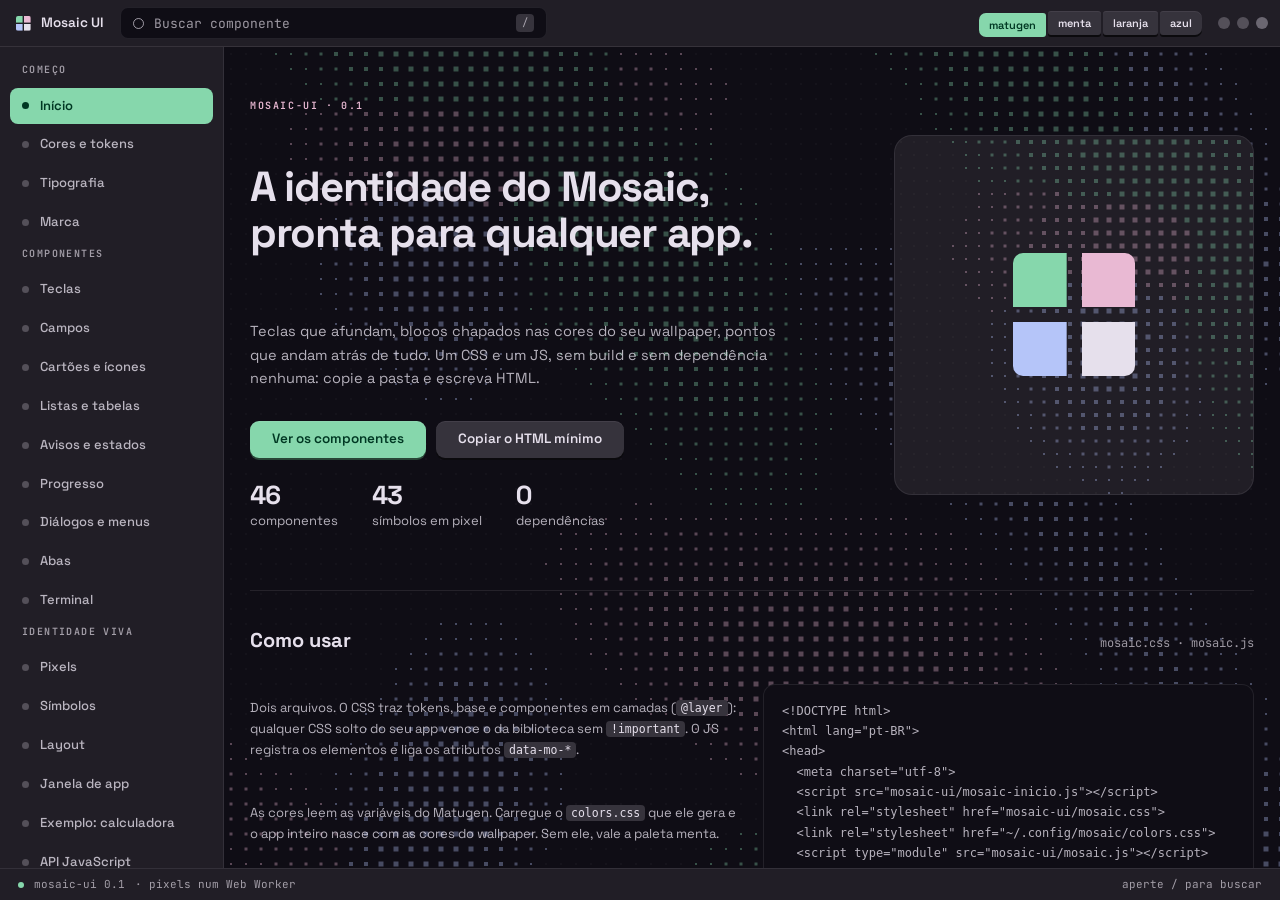
==== commit 75060ab1: "refactor(mosaic-ui): janela da loja vira a da Mosaic UI Cabeçalho, lateral (com o trilho de 900 px e" ====
--- a/mosaic-ui/index.html
+++ b/mosaic-ui/index.html
@@ -534,7 +534,7 @@
   <button class="mo-tecla" data-mo-abrir="#painel-demo">Abrir painel</button>
 </div>
 
-<dialog class="mo-dialogo" id="dialogo-demo">
+<dialog class="mo-dialogo" id="dialogo-demo" data-mo-fechar-fora>
   <header>
     <h2>Detalhes do pacote</h2>
     <button class="mo-tecla mo-tecla--sutil mo-tecla--icone" data-mo-fechar aria-label="Fechar"><mo-simbolo nome="fechar"></mo-simbolo></button>
@@ -563,7 +563,7 @@
   </footer>
 </dialog>
 
-<dialog class="mo-painel" id="painel-demo">
+<dialog class="mo-painel" id="painel-demo" data-mo-fechar-fora>
   <header>
     <h2>Fila</h2>
     <button class="mo-tecla mo-tecla--sutil mo-tecla--icone" data-mo-fechar aria-label="Fechar"><mo-simbolo nome="fechar"></mo-simbolo></button>
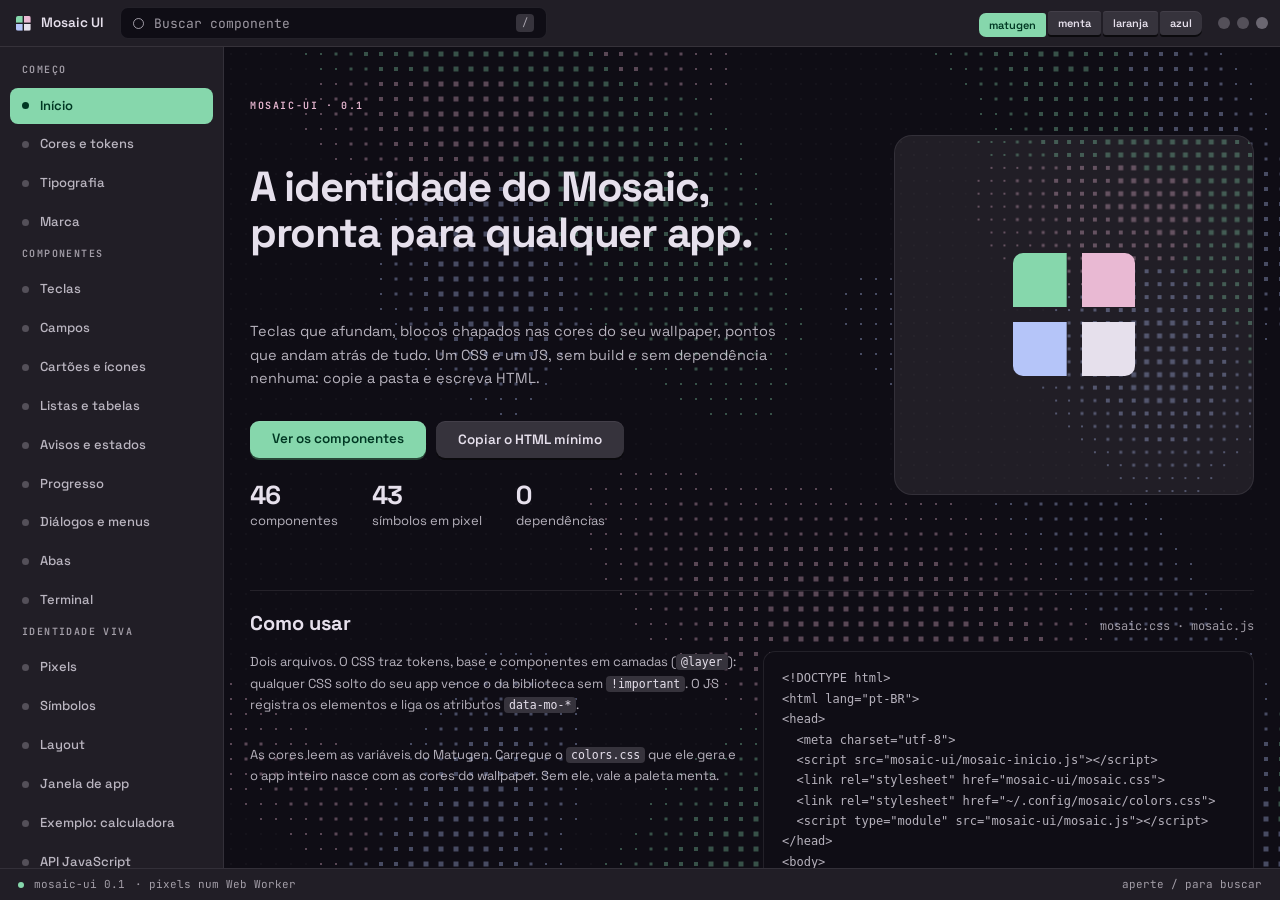
==== commit 76f18f5a: "refactor(mosaic-ui): seções, barra de filtros e estados vazios .mo-secao, .mo-secao-titulo, .mo-barr" ====
--- a/mosaic-ui/index.html
+++ b/mosaic-ui/index.html
@@ -481,8 +481,8 @@
         </template>
         <template class="vitrine-modelo" data-titulo="Vazio">
 <div class="mo-grade" style="--mo-coluna: 260px">
-  <div class="mo-vazio">
-    <i class="mo-marca mo-marca--xg"></i>
+  <div class="mo-vazio mo-vazio--marca">
+    <i class="mo-marca"></i>
     <h2>Tudo em dia</h2>
     <p>Nenhum pacote com versão nova. A última verificação foi há 3 minutos.</p>
     <button class="mo-tecla">Verificar de novo</button>
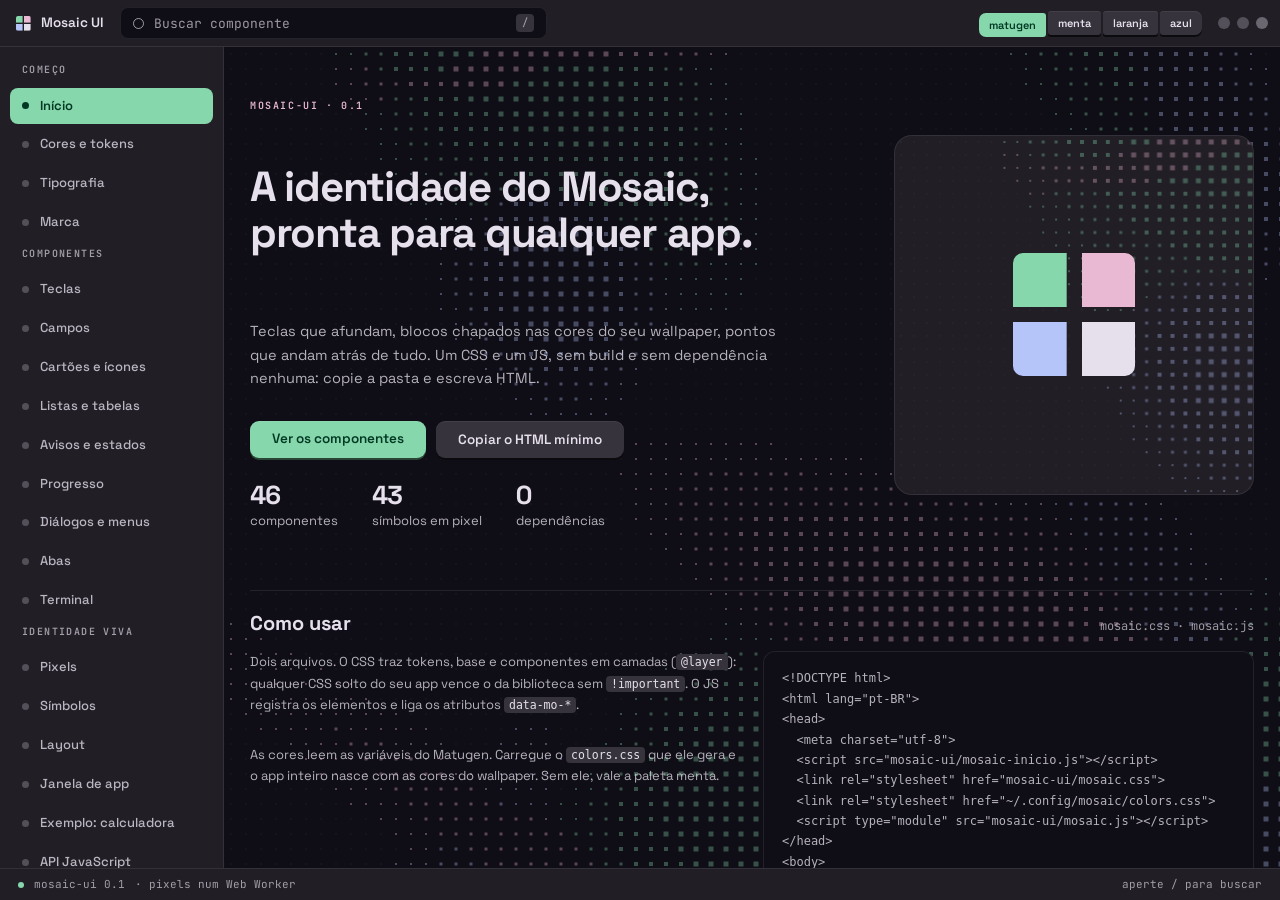
==== commit ea6d5699: "refactor(mosaic-ui): interruptor, opções, linhas de configuração e buscas .mo-interruptor, .mo-opcoe" ====
--- a/mosaic-ui/index.html
+++ b/mosaic-ui/index.html
@@ -288,11 +288,11 @@
   <input type="range" class="mo-deslizante" min="0" max="100" value="62" aria-label="Volume">
   <div>
     <label class="mo-linha-opcao">
-      <span><strong>Animações</strong><small>Entradas, a onda de pixels e o fundo que anda.</small></span>
+      <div class="mo-linha-opcao-texto"><strong>Animações</strong><span>Entradas, a onda de pixels e o fundo que anda.</span></div>
       <span class="mo-interruptor"><input type="checkbox" checked><i></i></span>
     </label>
     <label class="mo-linha-opcao">
-      <span><strong>Compilar com prioridade baixa</strong><small>O sistema continua leve enquanto um pacote da AUR compila.</small></span>
+      <div class="mo-linha-opcao-texto"><strong>Compilar com prioridade baixa</strong><span>O sistema continua leve enquanto um pacote da AUR compila.</span></div>
       <span class="mo-interruptor"><input type="checkbox"><i></i></span>
     </label>
   </div>
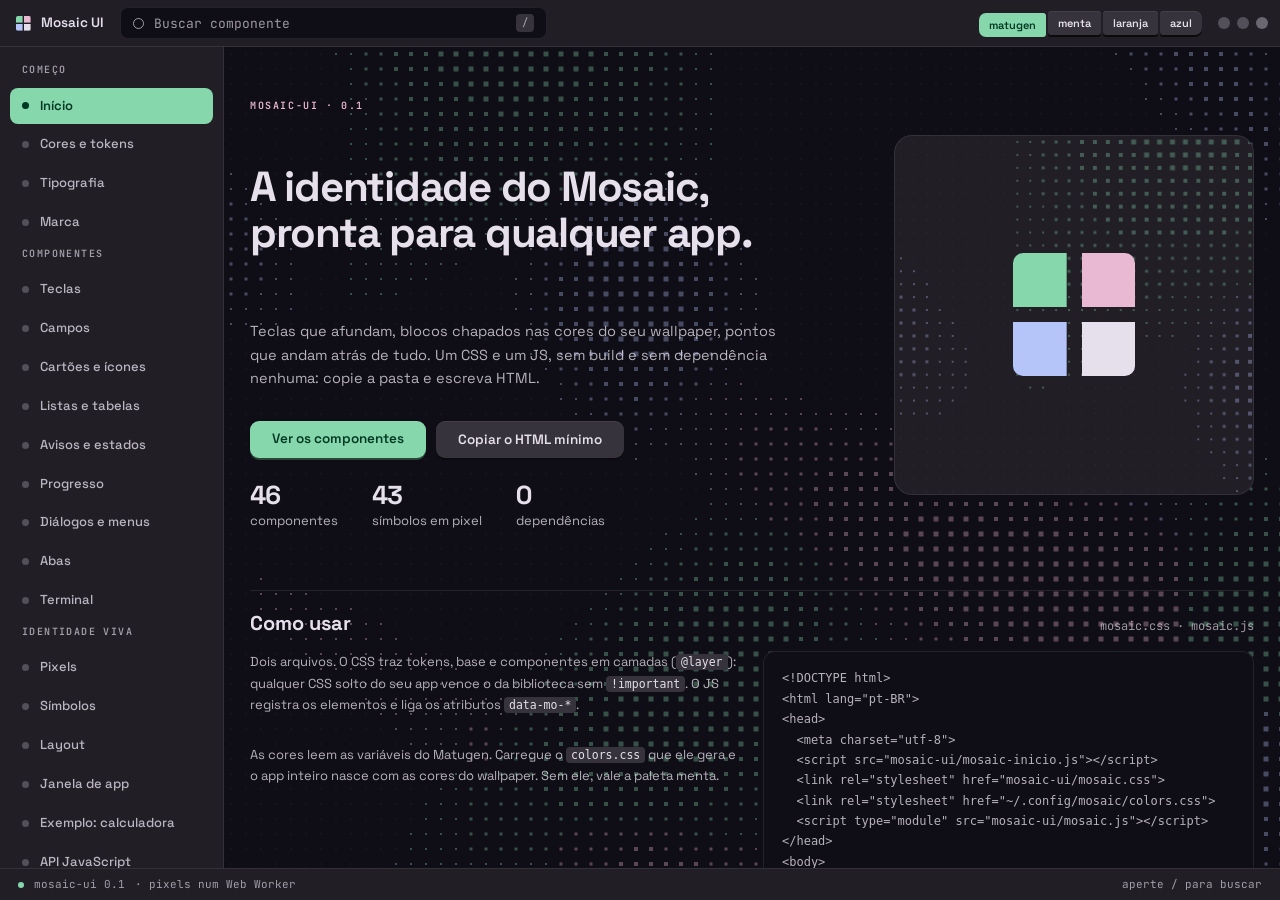
==== commit 7f704994: "refactor(mosaic-ui): número, faixa de proporção, legenda e lista de dados" ====
--- a/mosaic-ui/index.html
+++ b/mosaic-ui/index.html
@@ -432,12 +432,12 @@
       <tr><td>paru</td><td><span class="mo-selo mo-selo--perigo">aur</span></td><td class="mo-numerico">8,1 MiB</td></tr>
     </tbody>
   </table>
-  <dl class="mo-dados">
-    <dt>Versão</dt><dd>2.0.4-1</dd>
-    <dt>Mantenedor</dt><dd>Morganamilo</dd>
-    <dt>Licença</dt><dd>GPL-3.0-or-later</dd>
-    <dt>Depende de</dt><dd>git pacman</dd>
-  </dl>
+  <div class="mo-dados">
+    <div><span>Versão</span><span>2.0.4-1</span></div>
+    <div><span>Mantenedor</span><span>Morganamilo</span></div>
+    <div><span>Licença</span><span>GPL-3.0-or-later</span></div>
+    <div><span>Depende de</span><span>git pacman</span></div>
+  </div>
 </div>
         </template>
       </section>
@@ -540,11 +540,11 @@
     <button class="mo-tecla mo-tecla--sutil mo-tecla--icone" data-mo-fechar aria-label="Fechar"><mo-simbolo nome="fechar"></mo-simbolo></button>
   </header>
   <div class="mo-dialogo-corpo">
-    <dl class="mo-dados">
-      <dt>Nome</dt><dd>firefox</dd>
-      <dt>Versão</dt><dd>131.0-1</dd>
-      <dt>Repositório</dt><dd>extra</dd>
-    </dl>
+    <div class="mo-dados">
+      <div><span>Nome</span><span>firefox</span></div>
+      <div><span>Versão</span><span>131.0-1</span></div>
+      <div><span>Repositório</span><span>extra</span></div>
+    </div>
   </div>
   <footer>
     <button class="mo-tecla" data-mo-fechar>Fechar</button>
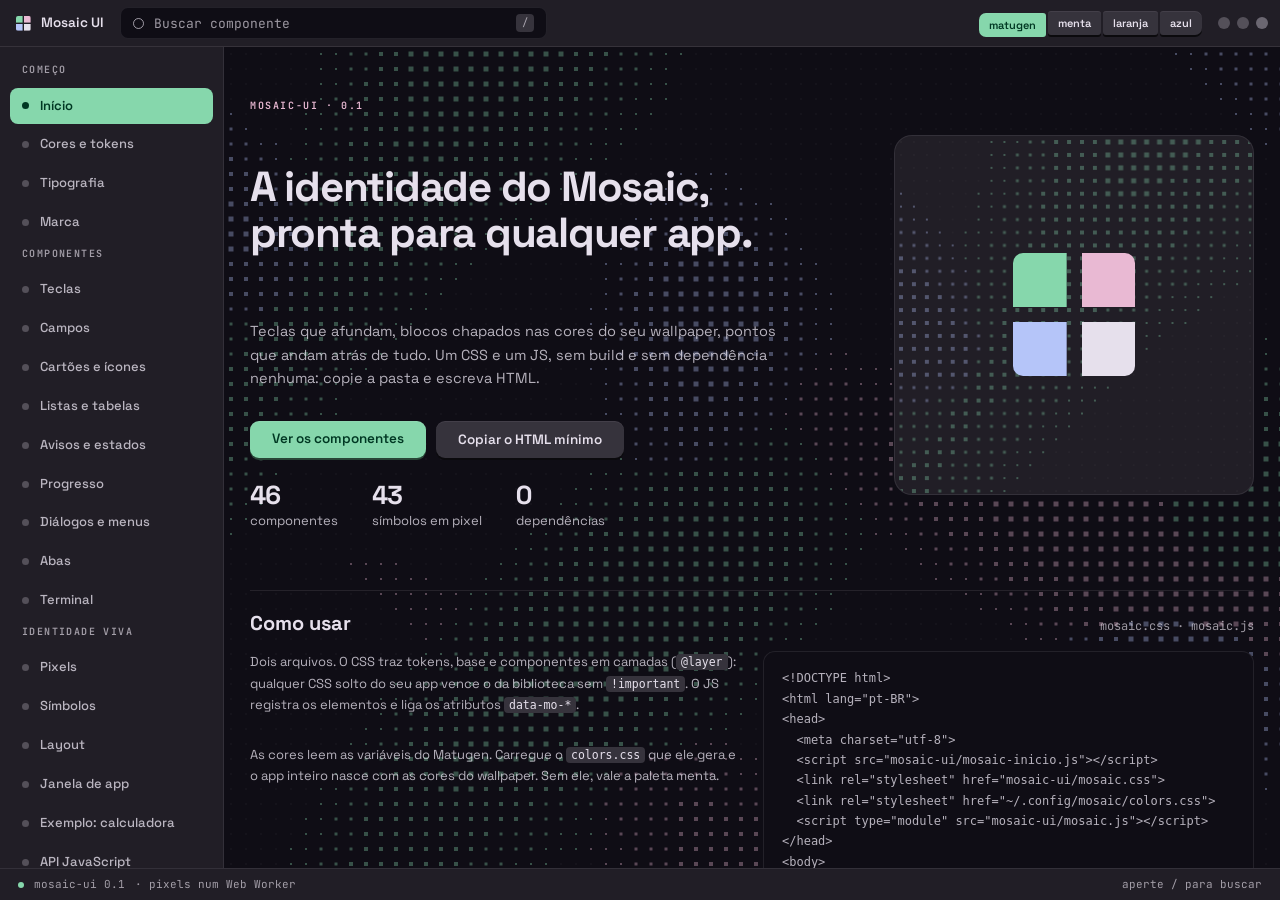
==== commit 0e72bd28: "refactor(mosaic-ui): rótulos de grupo da fila e do pacote viram .mo-rotulo-grupo" ====
--- a/mosaic-ui/index.html
+++ b/mosaic-ui/index.html
@@ -42,12 +42,12 @@
 
     <nav class="mo-lateral" aria-label="Componentes">
       <div id="indice" class="vitrine-indice">
-        <span class="mo-lateral-rotulo">Começo</span>
+        <span class="mo-lateral-rotulo">COMEÇO</span>
         <a class="mo-nav-item" href="#inicio" aria-current="true"><i class="mo-ponto"></i><span class="mo-nav-texto">Início</span></a>
         <a class="mo-nav-item" href="#cores"><i class="mo-ponto"></i><span class="mo-nav-texto">Cores e tokens</span></a>
         <a class="mo-nav-item" href="#tipografia"><i class="mo-ponto"></i><span class="mo-nav-texto">Tipografia</span></a>
         <a class="mo-nav-item" href="#marca"><i class="mo-ponto"></i><span class="mo-nav-texto">Marca</span></a>
-        <span class="mo-lateral-rotulo">Componentes</span>
+        <span class="mo-lateral-rotulo">COMPONENTES</span>
         <a class="mo-nav-item" href="#teclas"><i class="mo-ponto"></i><span class="mo-nav-texto">Teclas</span></a>
         <a class="mo-nav-item" href="#campos"><i class="mo-ponto"></i><span class="mo-nav-texto">Campos</span></a>
         <a class="mo-nav-item" href="#cartoes"><i class="mo-ponto"></i><span class="mo-nav-texto">Cartões e ícones</span></a>
@@ -57,7 +57,7 @@
         <a class="mo-nav-item" href="#sobreposicoes"><i class="mo-ponto"></i><span class="mo-nav-texto">Diálogos e menus</span></a>
         <a class="mo-nav-item" href="#abas"><i class="mo-ponto"></i><span class="mo-nav-texto">Abas</span></a>
         <a class="mo-nav-item" href="#terminal"><i class="mo-ponto"></i><span class="mo-nav-texto">Terminal</span></a>
-        <span class="mo-lateral-rotulo">Identidade viva</span>
+        <span class="mo-lateral-rotulo">IDENTIDADE VIVA</span>
         <a class="mo-nav-item" href="#pixels"><i class="mo-ponto"></i><span class="mo-nav-texto">Pixels</span></a>
         <a class="mo-nav-item" href="#simbolos"><i class="mo-ponto"></i><span class="mo-nav-texto">Símbolos</span></a>
         <a class="mo-nav-item" href="#layout"><i class="mo-ponto"></i><span class="mo-nav-texto">Layout</span></a>
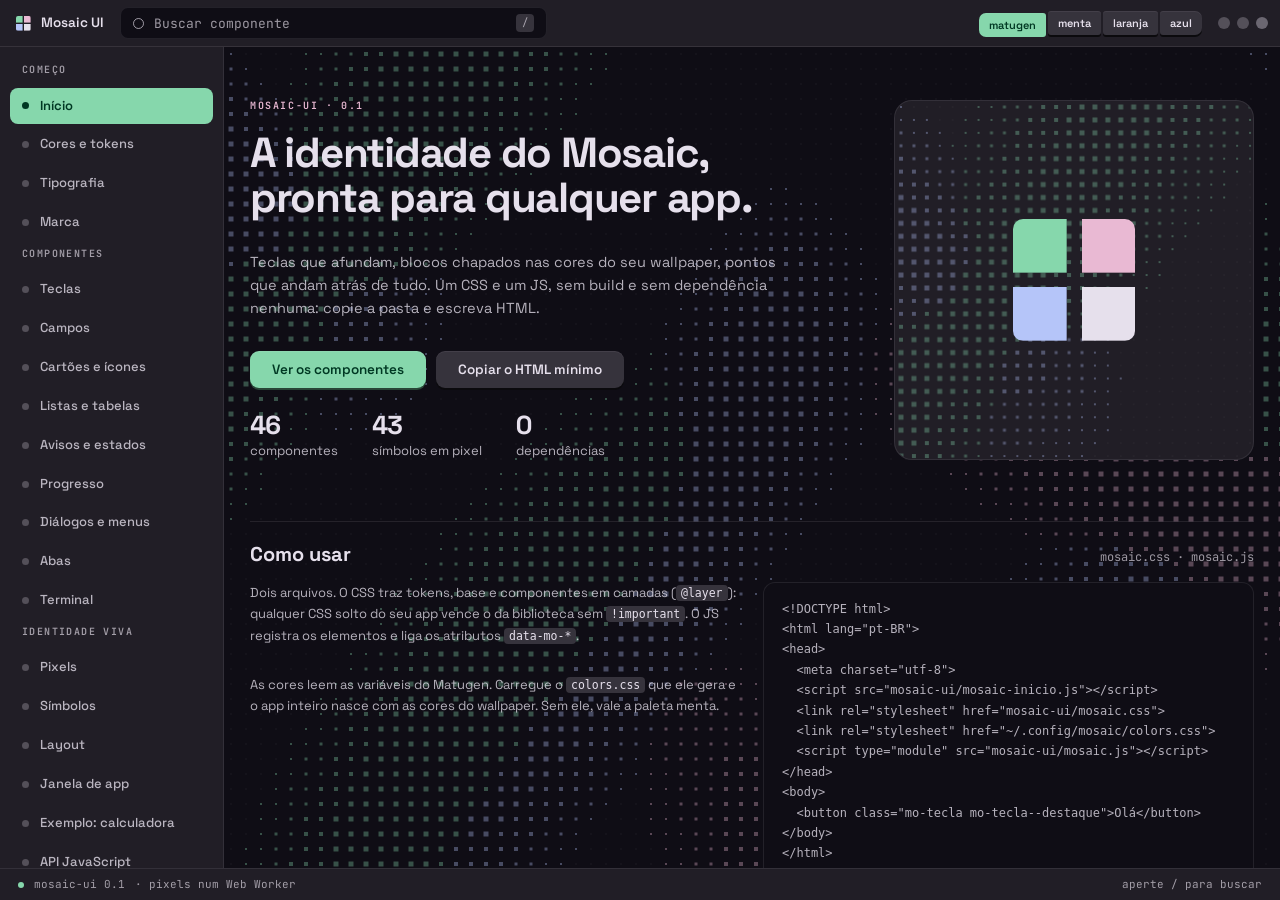
==== commit cfeea392: "docs(mosaic-ui): vitrine acompanha a API usada pela loja" ====
--- a/mosaic-ui/index.html
+++ b/mosaic-ui/index.html
@@ -219,7 +219,7 @@
   <button class="mo-tecla mo-tecla--icone" aria-label="Buscar" data-mo-dica="Buscar"><mo-simbolo nome="busca"></mo-simbolo></button>
   <button class="mo-tecla mo-tecla--icone mo-tecla--g" aria-label="Configurações" data-mo-dica="Configurações"><mo-simbolo nome="config"></mo-simbolo></button>
   <button class="mo-tecla" aria-pressed="false" data-alternar>Alterna</button>
-  <button class="mo-tecla mo-tecla--destaque" data-ocupar>Verificar</button>
+  <button class="mo-tecla" data-ocupar><i class="mo-marca"></i>Verificar</button>
   <button class="mo-tecla mo-tecla--sutil">Atualizações <span class="mo-contagem">7</span></button>
 </div>
         </template>
@@ -315,7 +315,7 @@
         </template>
         <template class="vitrine-modelo" data-titulo="Cartões">
 <div class="mo-grade mo-cascata">
-  <a class="mo-cartao" href="#cartoes">
+  <a class="mo-cartao mo-cartao--app" href="#cartoes">
     <div class="mo-cartao-topo">
       <mo-icone-app nome="firefox"></mo-icone-app>
       <div><h3>firefox</h3><span class="mo-meta">131.0-1</span></div>
@@ -326,7 +326,7 @@
       <span class="mo-tecla mo-tecla--destaque mo-tecla--p">Instalar</span>
     </div>
   </a>
-  <a class="mo-cartao" href="#cartoes">
+  <a class="mo-cartao mo-cartao--app" href="#cartoes">
     <div class="mo-cartao-topo">
       <mo-icone-app nome="visual-studio-code-bin"></mo-icone-app>
       <div><h3>visual-studio-code-bin</h3><span class="mo-meta">1.94.2-1</span></div>
@@ -337,7 +337,7 @@
       <span class="mo-tecla mo-tecla--p">Instalado</span>
     </div>
   </a>
-  <a class="mo-cartao" href="#cartoes">
+  <a class="mo-cartao mo-cartao--app" href="#cartoes">
     <div class="mo-cartao-topo">
       <mo-icone-app nome="obs-studio"></mo-icone-app>
       <div><h3>obs-studio</h3><span class="mo-meta">30.2.3-2</span></div>
@@ -445,20 +445,23 @@
       <!-- ================================================================ -->
       <section class="mo-secao vitrine-secao" id="estados">
         <div class="mo-secao-titulo"><h2>Avisos e estados</h2><span class="mo-meta">css/conteudo.css</span></div>
-        <template class="vitrine-modelo" data-titulo="Aviso no meio da página">
-<div class="mo-pilha">
-  <div class="mo-aviso mo-tom-1">
-    <i></i>
-    <div><strong>Pacotes da AUR são da comunidade</strong><p>Leia o PKGBUILD antes de instalar: ninguém revisa o que está lá.</p></div>
-    <button class="mo-tecla mo-tecla--p">Ver PKGBUILD</button>
-  </div>
-  <div class="mo-aviso mo-aviso--destaque">
-    <i></i>
-    <div><strong>7 atualizações</strong><p>linux, mesa e mais 5 pacotes têm versão nova.</p></div>
-  </div>
-  <div class="mo-aviso mo-aviso--perigo">
-    <i></i>
-    <div><strong>O pacman está travado</strong><p>Outro programa está usando o banco: /var/lib/pacman/db.lck</p></div>
+        <template class="vitrine-modelo" data-titulo="Aviso no meio da página: caixa e faixa">
+<div class="mo-pilha" style="--mo-gap: 14px">
+  <section class="mo-aviso">
+    <div class="mo-aviso-icone" aria-hidden="true">!</div>
+    <div>
+      <h3>Pacote da AUR — enviado por usuários</h3>
+      <p>Não é revisado pelos mantenedores do Arch. O PKGBUILD roda na sua máquina durante a compilação.</p>
+      <div class="mo-aviso-acoes"><button class="mo-tecla mo-tecla--perigo">Ver PKGBUILD</button></div>
+    </div>
+  </section>
+  <div class="mo-aviso mo-aviso--faixa">
+    <i class="mo-aviso-icone" aria-hidden="true">!</i>
+    <p><strong>2 pacotes da AUR vão ser compilados na sua máquina.</strong> Abra o pacote para revisar o script antes.</p>
+  </div>
+  <div class="mo-aviso mo-aviso--faixa mo-aviso--destaque">
+    <i class="mo-aviso-icone" aria-hidden="true">i</i>
+    <p><strong>7 atualizações.</strong> linux, mesa e mais 5 pacotes têm versão nova.</p>
   </div>
 </div>
         </template>
@@ -537,7 +540,7 @@
 <dialog class="mo-dialogo" id="dialogo-demo" data-mo-fechar-fora>
   <header>
     <h2>Detalhes do pacote</h2>
-    <button class="mo-tecla mo-tecla--sutil mo-tecla--icone" data-mo-fechar aria-label="Fechar"><mo-simbolo nome="fechar"></mo-simbolo></button>
+    <button class="mo-tecla mo-tecla--icone mo-dialogo-fechar" data-mo-fechar aria-label="Fechar">✕</button>
   </header>
   <div class="mo-dialogo-corpo">
     <div class="mo-dados">
@@ -566,7 +569,7 @@
 <dialog class="mo-painel" id="painel-demo" data-mo-fechar-fora>
   <header>
     <h2>Fila</h2>
-    <button class="mo-tecla mo-tecla--sutil mo-tecla--icone" data-mo-fechar aria-label="Fechar"><mo-simbolo nome="fechar"></mo-simbolo></button>
+    <button class="mo-tecla mo-tecla--icone mo-dialogo-fechar" data-mo-fechar aria-label="Fechar">✕</button>
   </header>
   <div class="mo-dialogo-corpo mo-pilha">
     <div class="mo-barra mo-barra--indeterminada"><i></i></div>
@@ -625,15 +628,17 @@
       <section class="mo-secao vitrine-secao" id="terminal">
         <div class="mo-secao-titulo"><h2>Terminal</h2><span class="mo-meta">css/terminal.css · terminal()</span></div>
         <template class="vitrine-modelo" data-titulo="Saída ao vivo">
-<div class="mo-terminal" style="--mo-terminal-altura: 220px">
-  <header>
+<section class="mo-terminal">
+  <div class="mo-terminal-cabecalho">
     <span class="mo-terminal-rotulo">SAÍDA</span>
     <span class="mo-terminal-alvo">sudo pacman -Syu</span>
-    <button class="mo-tecla" data-rodar-terminal>Rodar</button>
-    <button class="mo-tecla" data-mo-copiar="#saida-demo">Copiar</button>
-  </header>
-  <pre class="mo-terminal-saida" id="saida-demo"><div class="fraco">pronto para rodar</div><i class="mo-caret"></i></pre>
-</div>
+    <div class="mo-terminal-acoes">
+      <button class="mo-tecla" data-rodar-terminal>Rodar</button>
+      <button class="mo-tecla" data-mo-copiar="#saida-demo">Copiar</button>
+    </div>
+  </div>
+  <div class="mo-terminal-saida" id="saida-demo" style="height: 220px; flex: none"><div class="mo-terminal-ocioso">pronto para rodar</div><i class="mo-caret"></i></div>
+</section>
         </template>
       </section>
 
--- a/mosaic-ui/vitrine/vitrine.css
+++ b/mosaic-ui/vitrine/vitrine.css
@@ -1,5 +1,23 @@
 /* Só a vitrine (index.html). Fora de camada: vence a biblioteca, que é
    exatamente o que um app faria. */
+
+/* A tipografia de títulos e parágrafos dos exemplos fica na camada de base
+   da biblioteca, por baixo dos componentes: assim um <h3> solto ganha
+   tamanho, mas o <h3> de um cartão ou de um aviso continua o dele. */
+@layer mosaic.base {
+  .vitrine-palco :is(h1, h2, h3, h4),
+  .vitrine-heroi h1 {
+    margin: 0;
+    font-weight: 700;
+    line-height: 1.2;
+    letter-spacing: -0.015em;
+    text-wrap: balance;
+  }
+  .vitrine-palco h1 { font-size: 26px; letter-spacing: -0.02em; }
+  .vitrine-palco h2 { font-size: 18px; }
+  .vitrine-palco h3 { font-size: 15px; font-weight: 600; }
+  .vitrine-palco p { margin: 0; }
+}
 
 .vitrine-texto {
   max-width: 680px;
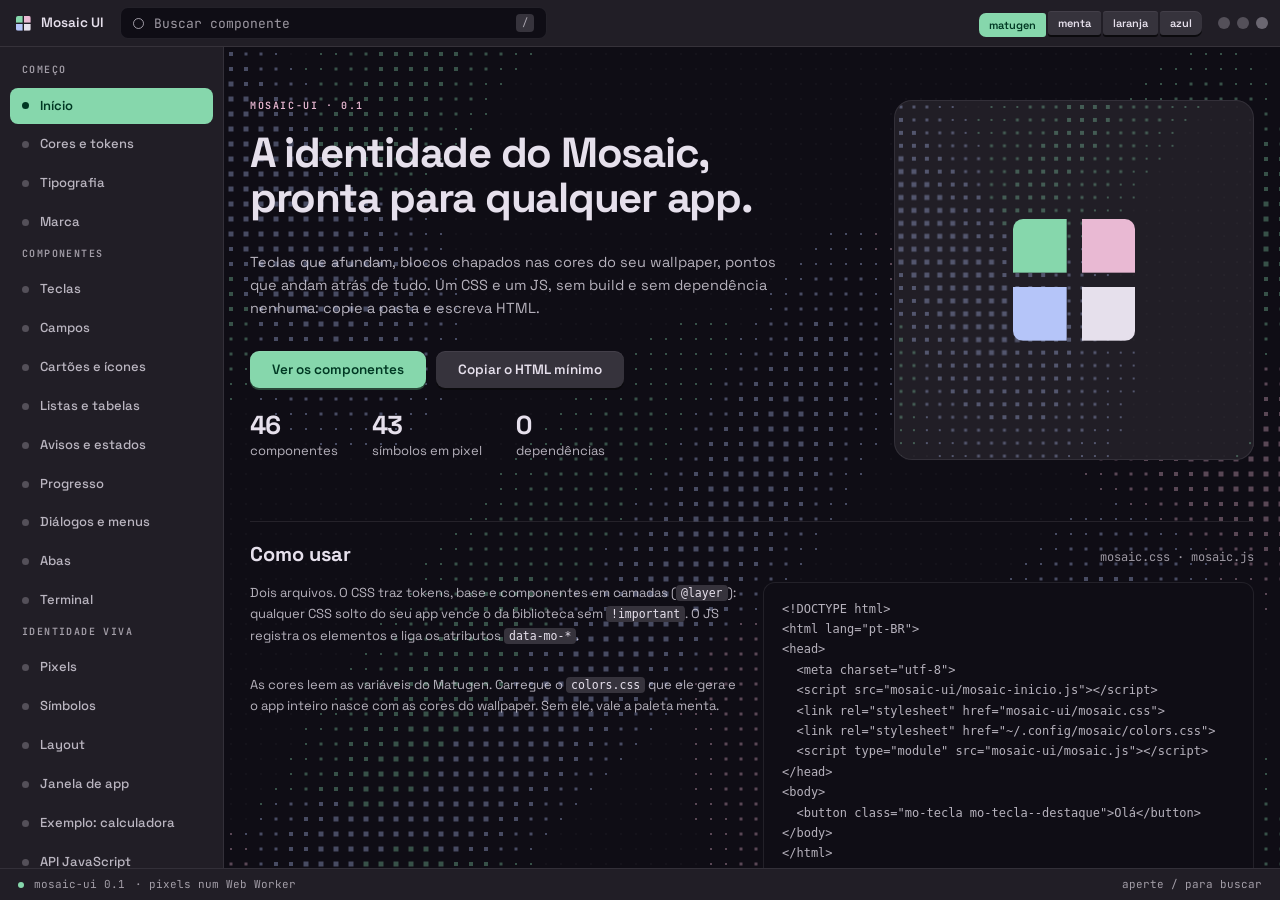
==== commit ba184b1c: "feat(mosaic-ui): tela de espera na troca de página Quando a próxima página demora mais de 180 ms, a " ====
--- a/mosaic-ui/index.html
+++ b/mosaic-ui/index.html
@@ -525,6 +525,16 @@
   <div><button class="mo-tecla mo-tecla--p" data-simular-etapas>Simular</button></div>
 </div>
         </template>
+        <template class="vitrine-modelo" data-titulo="carregando(): a espera de uma área (clique no painel)">
+<div class="vitrine-revelar" id="carregando-demo" tabindex="0">
+  <div class="mo-vazio">
+    <mo-icone-app nome="noticias" tamanho="78" tecla></mo-icone-app>
+    <h3>noticias</h3>
+    <p>Clique: a onda cobre a partir do clique, a espera dura 2 s e o novo conteúdo se abre de onde estava a marca.</p>
+  </div>
+</div>
+        </template>
+        <p class="mo-resumo vitrine-texto">Entre páginas é automático: se a próxima demora mais de 180 ms, a área de conteúdo mostra essa espera com o nome do destino (um item da lateral já acende na hora), e a página nova se abre do meio dela. Texto com <code>data-mo-carregando</code> e <code>data-mo-carregando-detalhe</code>; sem espera com <code>data-mo-sem-carregando</code>; Esc desiste.</p>
       </section>
 
       <!-- ================================================================ -->
@@ -751,7 +761,7 @@
       <!-- ================================================================ -->
       <section class="mo-secao vitrine-secao" id="js">
         <div class="mo-secao-titulo"><h2>API JavaScript</h2><span class="mo-meta">mosaic.js</span></div>
-        <pre class="vitrine-codigo"><code>import { avisar, tema, revelar, terminal, abrir, tom } from "./mosaic-ui/mosaic.js";
+        <pre class="vitrine-codigo"><code>import { avisar, tema, revelar, carregando, terminal, abrir, tom } from "./mosaic-ui/mosaic.js";
 
 avisar("Pacote instalado");                          // aviso no canto
 const a = avisar("Sincronizando…", { tipo: "trabalhando", duracao: 0 });
@@ -763,6 +773,8 @@
 tema.aplicar(null);                                  // volta para o CSS
 
 await revelar(painel, { x, y, trocar: () =&gt; render() }); // onda de pixels
+const espera = carregando(painel, { texto: "Instalados" }); // a espera
+espera.parar();
 terminal("#saida").escrever(":: Sincronizando", "seta");
 abrir("#dialogo");                                   // ou data-mo-abrir
 tom("firefox");                                      // 0 a 3, sempre o mesmo</code></pre>
--- a/mosaic-ui/vitrine/vitrine.css
+++ b/mosaic-ui/vitrine/vitrine.css
@@ -377,6 +377,7 @@
 .vitrine-calc .mo-teclado .mo-tecla {
   --mo-tecla-altura: 48px;
   font-size: 17px;
+  user-select: none;
 }
 
 .vitrine-sem-resultado {
